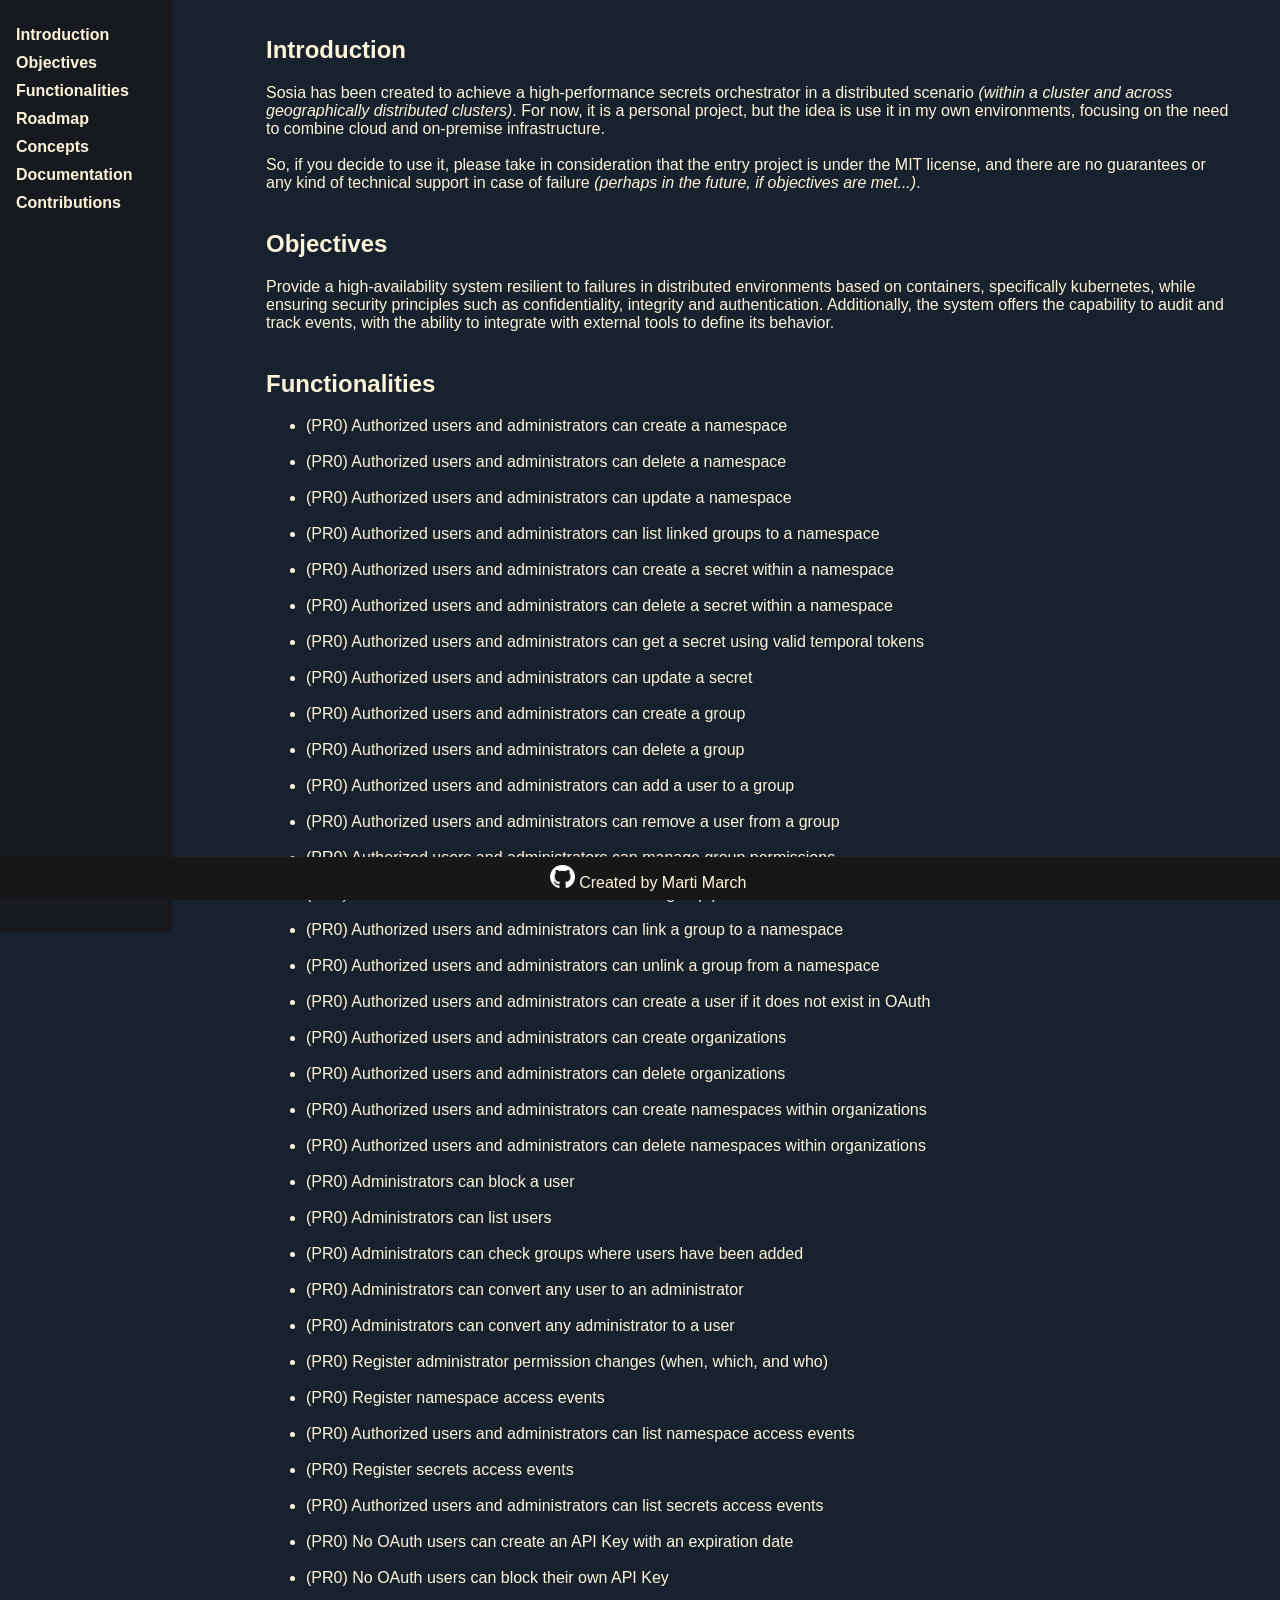
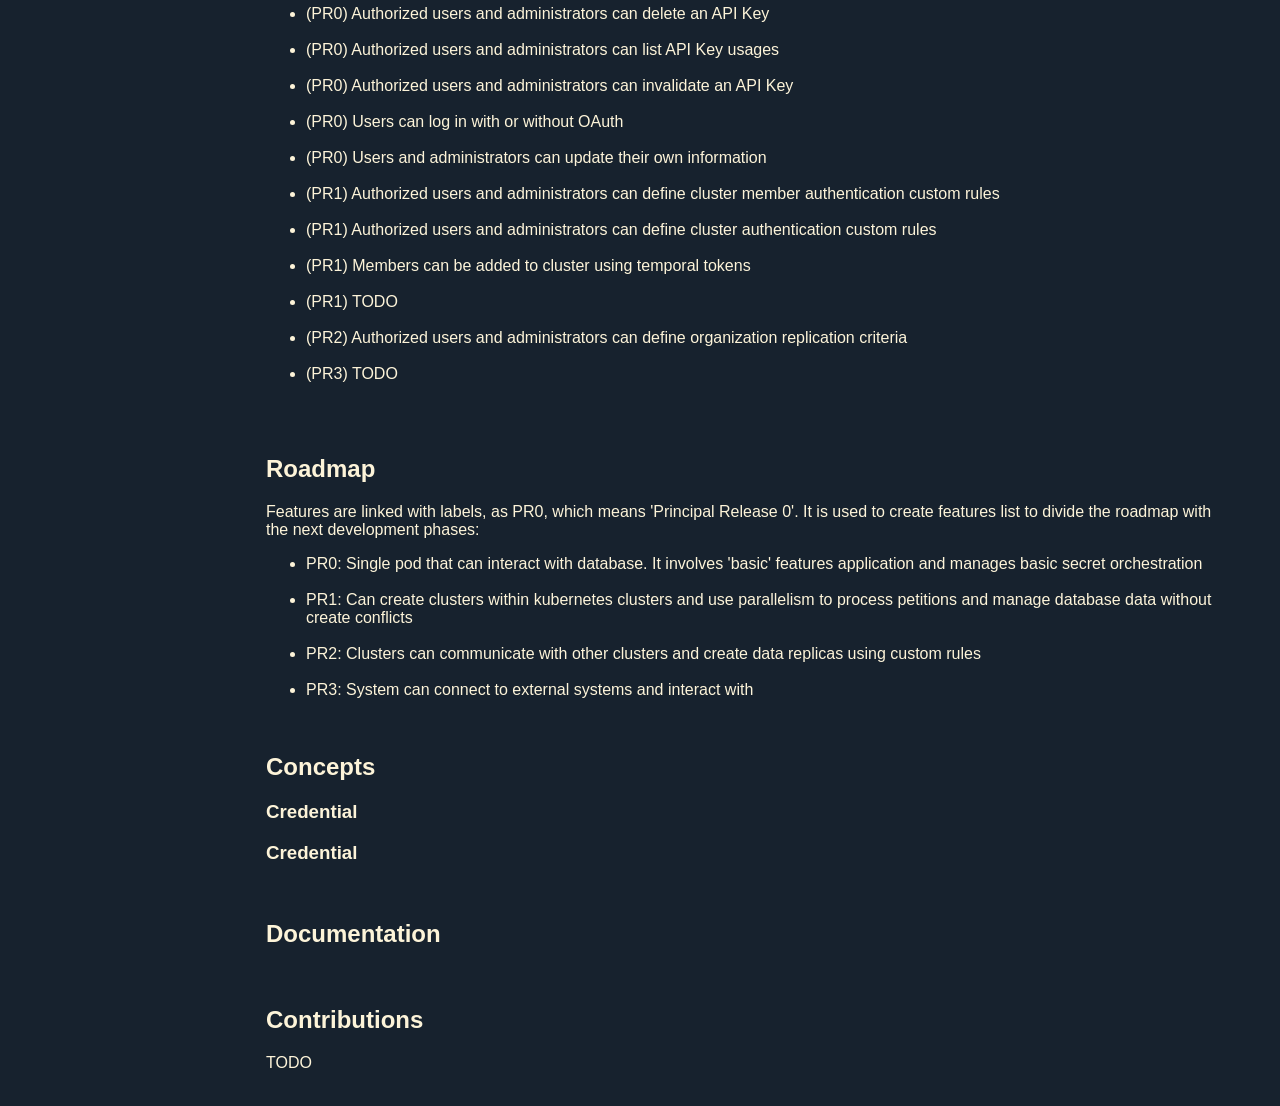
==== index.html @ 5d42d83d "feat: index a la raiz" ====
<!DOCTYPE html>
<html lang="es">
    <head>
        <meta charset="UTF-8">
        <title>Sosia</title>
        <link rel="stylesheet" href="htmldocs/styles.css">
        <link rel="shortcut icon" href="htmldocs/images/sosia-logo.ico" type="image/x-icon">
    </head>
    <body>
        <div class="container">
            <aside class="sidebar">
                <nav>
                    <ul>
                        <li><a href="#introduction">Introduction</a></li>
                        <li><a href="#objectives">Objectives</a></li>
                        <li><a href="#functionalities">Functionalities</a></li>
                        <li><a href="#roadmap">Roadmap</a></li>
                        <li><a href="#concepts">Concepts</a></li>
                        <li><a href="#documentation">Documentation</a></li>
                        <li><a href="#contributions">Contributions</a></li>
                    </ul>
                </nav>
            </aside>
        </div>

        <main>
            <section id="introduction">
                <h1>Introduction</h1>
                <p>
                   Sosia has been created to achieve a high-performance secrets orchestrator in a distributed scenario <i>(within a cluster and across geographically distributed clusters)</i>.
                   For now, it is a personal project, but the idea is use it in my own environments, focusing on the need to combine cloud and on-premise infrastructure.
                </p><br>
                <p>So, if you decide to use it, please take in consideration that the entry project is under the MIT license, and there are no guarantees or any kind of technical support in case of failure <i>(perhaps in the future, if objectives are met...)</i>.</p>
            </section><br>
            <section id="objectives">
                <h1>Objectives</h1>
                <p>
                    Provide a high-availability system resilient to failures in distributed environments based on containers, specifically kubernetes, while ensuring security principles such as confidentiality, integrity and authentication.
                    Additionally, the system offers the capability to audit and track events, with the ability to integrate with external tools to define its behavior.
                </p>
            </section><br>
            <section id="functionalities">
                <h1>Functionalities</h1>
                <ul>
                    <li>(PR0) Authorized users and administrators can create a namespace</li><br>
                    <li>(PR0) Authorized users and administrators can delete a namespace</li><br>
                    <li>(PR0) Authorized users and administrators can update a namespace</li><br>
                    <li>(PR0) Authorized users and administrators can list linked groups to a namespace</li><br>
                    <li>(PR0) Authorized users and administrators can create a secret within a namespace</li><br>
                    <li>(PR0) Authorized users and administrators can delete a secret within a namespace</li><br>
                    <li>(PR0) Authorized users and administrators can get a secret using valid temporal tokens</li><br>
                    <li>(PR0) Authorized users and administrators can update a secret</li><br>
                    <li>(PR0) Authorized users and administrators can create a group</li><br>
                    <li>(PR0) Authorized users and administrators can delete a group</li><br>
                    <li>(PR0) Authorized users and administrators can add a user to a group</li><br>
                    <li>(PR0) Authorized users and administrators can remove a user from a group</li><br>
                    <li>(PR0) Authorized users and administrators can manage group permissions</li><br>
                    <li>(PR0) Authorized users and administrators can list group permissions and users</li><br>
                    <li>(PR0) Authorized users and administrators can link a group to a namespace</li><br>
                    <li>(PR0) Authorized users and administrators can unlink a group from a namespace</li><br>
                    <li>(PR0) Authorized users and administrators can create a user if it does not exist in OAuth</li><br>
                    <li>(PR0) Authorized users and administrators can create organizations</li><br>
                    <li>(PR0) Authorized users and administrators can delete organizations</li><br>
                    <li>(PR0) Authorized users and administrators can create namespaces within organizations</li><br>
                    <li>(PR0) Authorized users and administrators can delete namespaces within organizations</li><br>
                    <li>(PR0) Administrators can block a user</li><br>
                    <li>(PR0) Administrators can list users</li><br>
                    <li>(PR0) Administrators can check groups where users have been added</li><br>
                    <li>(PR0) Administrators can convert any user to an administrator</li><br>
                    <li>(PR0) Administrators can convert any administrator to a user</li><br>
                    <li>(PR0) Register administrator permission changes (when, which, and who)</li><br>
                    <li>(PR0) Register namespace access events</li><br>
                    <li>(PR0) Authorized users and administrators can list namespace access events</li><br>
                    <li>(PR0) Register secrets access events</li><br>
                    <li>(PR0) Authorized users and administrators can list secrets access events</li><br>
                    <li>(PR0) No OAuth users can create an API Key with an expiration date</li><br>
                    <li>(PR0) No OAuth users can block their own API Key</li><br>
                    <li>(PR0) Authorized users and administrators can delete an API Key</li><br>
                    <li>(PR0) Authorized users and administrators can list API Key usages</li><br>
                    <li>(PR0) Authorized users and administrators can invalidate an API Key</li><br>
                    <li>(PR0) Users can log in with or without OAuth</li><br>
                    <li>(PR0) Users and administrators can update their own information</li><br>
                    <li>(PR1) Authorized users and administrators can define cluster member authentication custom rules</li><br>
                    <li>(PR1) Authorized users and administrators can define cluster authentication custom rules</li><br>
                    <li>(PR1) Members can be added to cluster using temporal tokens</li><br>
                    <li>(PR1) TODO</li><br>
                    <li>(PR2) Authorized users and administrators can define organization replication criteria</li><br>
                    <li>(PR3) TODO</li><br>
                </ul>
            </section><br>
            <section id="roadmap">
                <h1>Roadmap</h1>
                <p>Features are linked with labels, as PR0, which means 'Principal Release 0'. It is used to create features list to divide the roadmap with the next development phases:</p>
                <ul>
                    <li>PR0: Single pod that can interact with database. It involves 'basic' features application and manages basic secret orchestration</li><br>
                    <li>PR1: Can create clusters within kubernetes clusters and use parallelism to process petitions and manage database data without create conflicts</li><br>
                    <li>PR2: Clusters can communicate with other clusters and create data replicas using custom rules</li><br>
                    <li>PR3: System can connect to external systems and interact with </li>
                </ul>
            </section><br>
            <section id="concepts">
                <h1>Concepts</h1>
                <h3>Credential</h3>
                <h3>Credential</h3>
            </section><br>
            <section id="documentation">
                <h1>Documentation</h1>
            </section><br>
            <section id="contributions">
                <h1>Contributions</h1>
                <p>TODO</p>
            </section><br>
        </main>

        <footer>
            <p><a href="https://github.com/MartiMarch/sosia" target="_blank"><img src="htmldocs/images/github-icon.png" width="25" height="23"></a> Created by Marti March</p>
        </footer>

    </body>
</html>
---- htmldocs/styles.css ----
body {
    font-family: 'Helvetica', sans-serif;
    background-color: rgba(0, 13, 26, 0.91);
    margin: 0;
    padding: 0;
    color: #fdf4d9;
}

footer {
    background-color: #171717;
    color: #fdf4d9;
    text-align: center;
    padding: 0.5rem;
    position: fixed;
    bottom: 0;
    width: 100%;
}

p {
    width: 100%;
    margin: 0;
}

.logo {
    width: 30px;
    height: 30px;
}

main {
    margin-left: 250px;
    padding: 1rem;
    width: calc(95% - 250px);
}

.container {
    display: flex;
    width: 100%;
}

.sidebar {
    position: fixed;
    top: 0;
    left: 0;
    width: 140px;
    height: 100vh;
    background-color: rgba(23, 23, 23, 0.63);
    color: #fdf4d9;
    padding: 1rem;
    overflow-y: auto;
}

.sidebar nav ul {
    list-style: none;
    padding: 0;
    margin: 0;
}

.sidebar nav ul li {
    margin: 10px 0;
}

.sidebar nav ul li a {
    text-decoration: none;
    color: #fdf4d9;
    font-weight: bold;
}

.sidebar nav ul li a:hover {
    color: white;
}
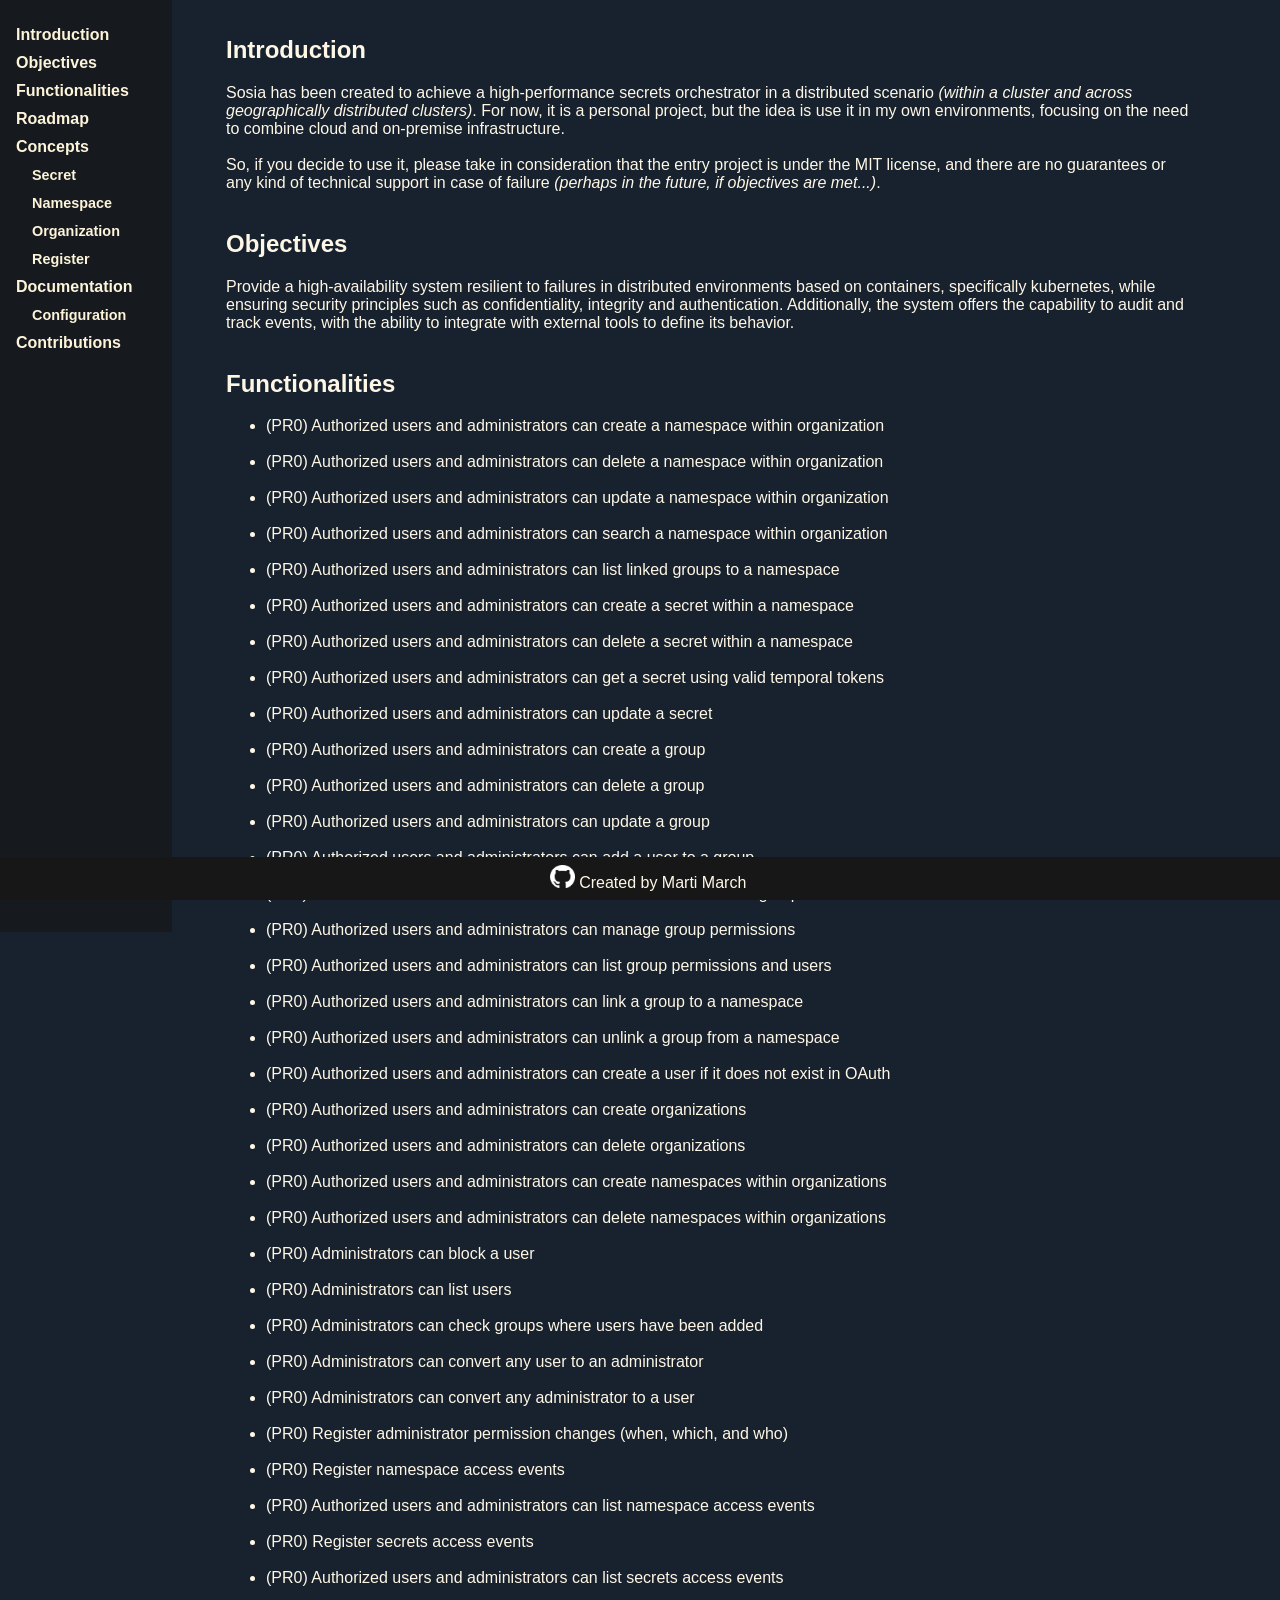
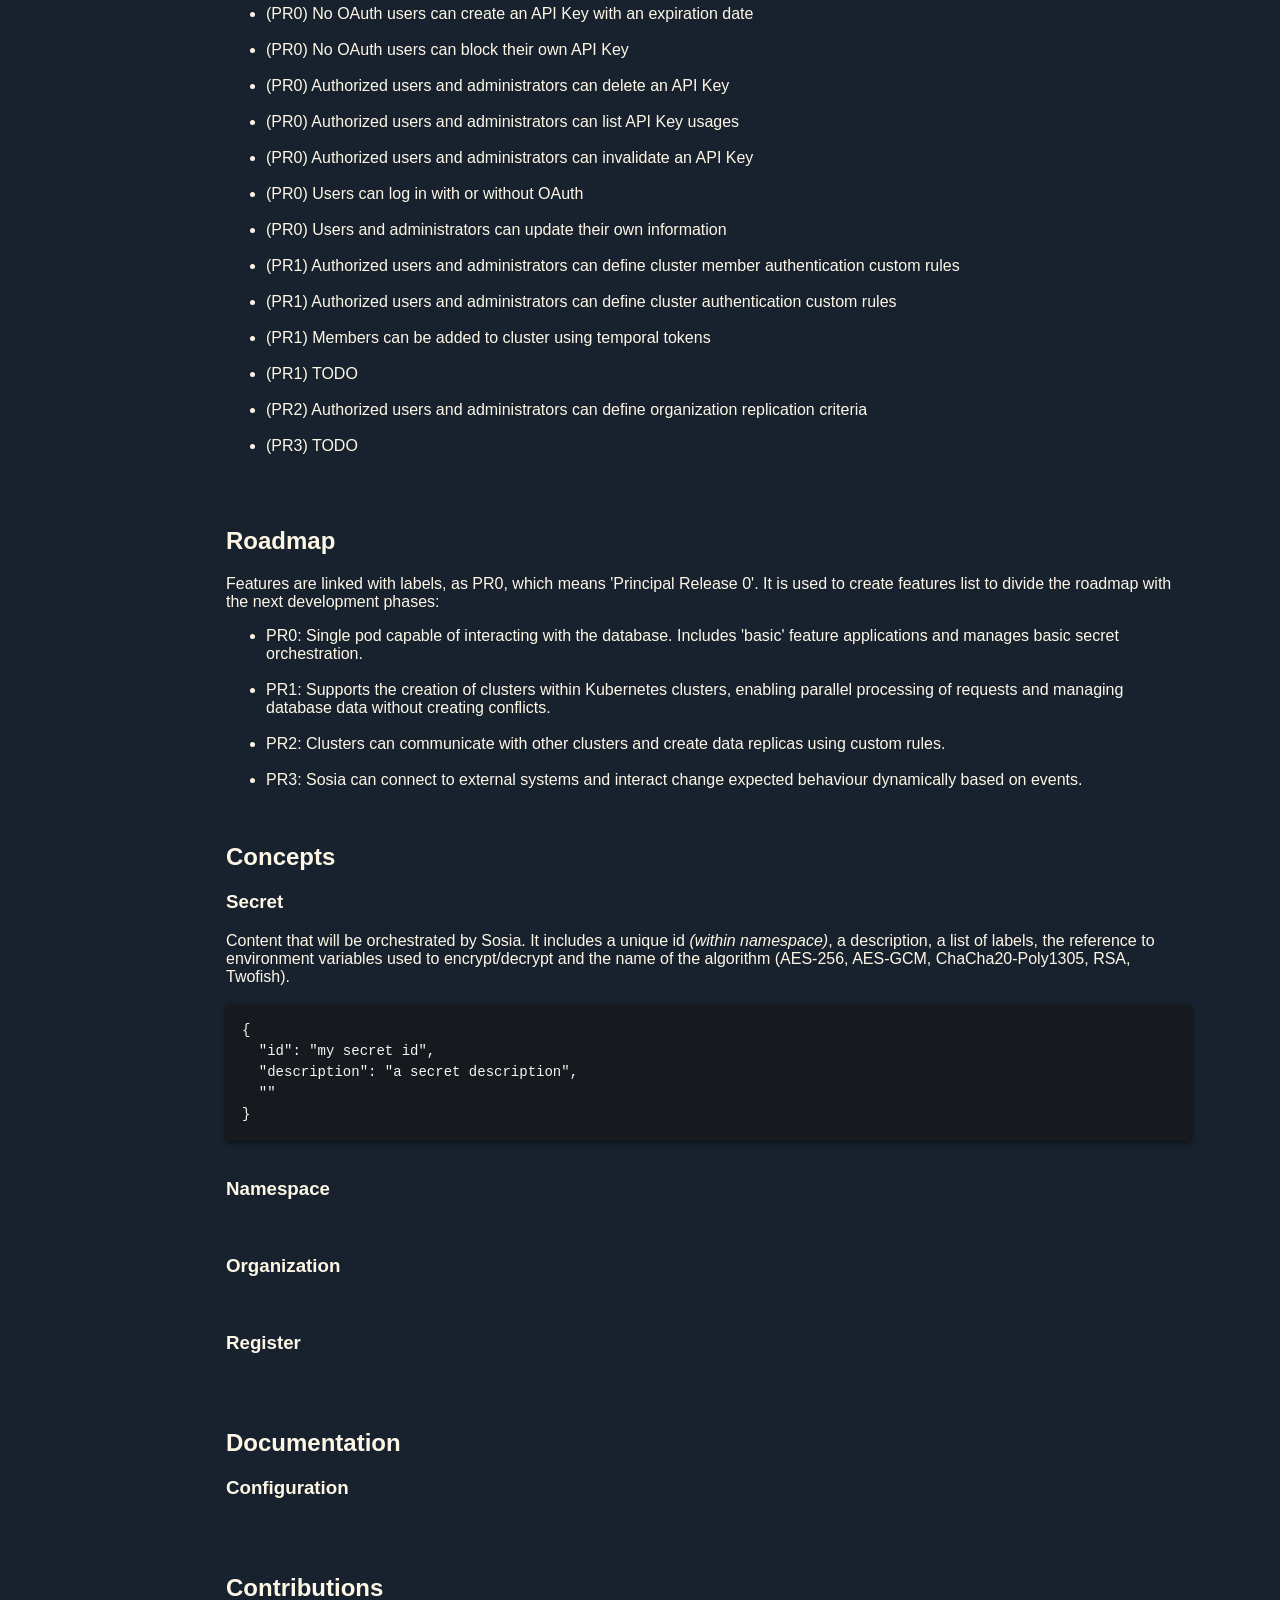
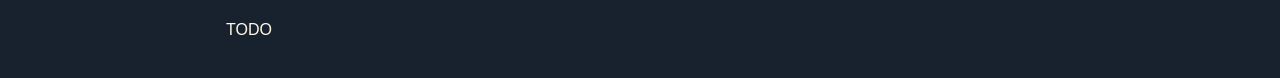
==== commit bc6bea40: "feat: ." ====
--- a/index.html
+++ b/index.html
@@ -16,7 +16,12 @@
                         <li><a href="#functionalities">Functionalities</a></li>
                         <li><a href="#roadmap">Roadmap</a></li>
                         <li><a href="#concepts">Concepts</a></li>
+                        <li class="sidebar-subitem"><a href="#concepts-secret" class="sidebar-subtext">Secret</a></li>
+                        <li class="sidebar-subitem"><a href="#concepts-namespace" class="sidebar-namespace">Namespace</a></li>
+                        <li class="sidebar-subitem"><a href="#concepts-organization" class="sidebar-organization">Organization</a></li>
+                        <li class="sidebar-subitem"><a href="#concepts-register" class="sidebar-organization">Register</a></li>
                         <li><a href="#documentation">Documentation</a></li>
+                        <li class="sidebar-subitem"><a href="#documentation-configuration">Configuration</a></li>
                         <li><a href="#contributions">Contributions</a></li>
                     </ul>
                 </nav>
@@ -32,6 +37,7 @@
                 </p><br>
                 <p>So, if you decide to use it, please take in consideration that the entry project is under the MIT license, and there are no guarantees or any kind of technical support in case of failure <i>(perhaps in the future, if objectives are met...)</i>.</p>
             </section><br>
+
             <section id="objectives">
                 <h1>Objectives</h1>
                 <p>
@@ -39,12 +45,14 @@
                     Additionally, the system offers the capability to audit and track events, with the ability to integrate with external tools to define its behavior.
                 </p>
             </section><br>
+
             <section id="functionalities">
                 <h1>Functionalities</h1>
                 <ul>
-                    <li>(PR0) Authorized users and administrators can create a namespace</li><br>
-                    <li>(PR0) Authorized users and administrators can delete a namespace</li><br>
-                    <li>(PR0) Authorized users and administrators can update a namespace</li><br>
+                    <li>(PR0) Authorized users and administrators can create a namespace within organization</li><br>
+                    <li>(PR0) Authorized users and administrators can delete a namespace within organization</li><br>
+                    <li>(PR0) Authorized users and administrators can update a namespace within organization</li><br>
+                    <li>(PR0) Authorized users and administrators can search a namespace within organization</li><br>
                     <li>(PR0) Authorized users and administrators can list linked groups to a namespace</li><br>
                     <li>(PR0) Authorized users and administrators can create a secret within a namespace</li><br>
                     <li>(PR0) Authorized users and administrators can delete a secret within a namespace</li><br>
@@ -52,6 +60,7 @@
                     <li>(PR0) Authorized users and administrators can update a secret</li><br>
                     <li>(PR0) Authorized users and administrators can create a group</li><br>
                     <li>(PR0) Authorized users and administrators can delete a group</li><br>
+                    <li>(PR0) Authorized users and administrators can update a group</li><br>
                     <li>(PR0) Authorized users and administrators can add a user to a group</li><br>
                     <li>(PR0) Authorized users and administrators can remove a user from a group</li><br>
                     <li>(PR0) Authorized users and administrators can manage group permissions</li><br>
@@ -92,22 +101,53 @@
                 <h1>Roadmap</h1>
                 <p>Features are linked with labels, as PR0, which means 'Principal Release 0'. It is used to create features list to divide the roadmap with the next development phases:</p>
                 <ul>
-                    <li>PR0: Single pod that can interact with database. It involves 'basic' features application and manages basic secret orchestration</li><br>
-                    <li>PR1: Can create clusters within kubernetes clusters and use parallelism to process petitions and manage database data without create conflicts</li><br>
-                    <li>PR2: Clusters can communicate with other clusters and create data replicas using custom rules</li><br>
-                    <li>PR3: System can connect to external systems and interact with </li>
+                    <li>PR0: Single pod capable of interacting with the database. Includes 'basic' feature applications and manages basic secret orchestration.</li><br>
+                    <li>PR1: Supports the creation of clusters within Kubernetes clusters, enabling parallel processing of requests and managing database data without creating conflicts.</li><br>
+                    <li>PR2: Clusters can communicate with other clusters and create data replicas using custom rules.</li><br>
+                    <li>PR3: Sosia can connect to external systems and interact change expected behaviour dynamically based on events.</li>
                 </ul>
             </section><br>
+
             <section id="concepts">
                 <h1>Concepts</h1>
-                <h3>Credential</h3>
-                <h3>Credential</h3>
+
+                <section id="concepts-secret">
+                    <h3>Secret</h3>
+                    <p>Content that will be orchestrated by Sosia. It includes a unique id <i>(within namespace)</i>, a description, a list of labels, the reference to environment variables used to encrypt/decrypt and the name of the algorithm
+                       (AES-256, AES-GCM, ChaCha20-Poly1305, RSA, Twofish).</p><br>
+                    <div class="code-container">
+<pre><code>{
+  "id": "my secret id",
+  "description": "a secret description",
+  ""
+}</code></pre></div>
+                </section><br>
+
+                <section id="concepts-namespace">
+                    <h3>Namespace</h3>
+                    <p></p>
+                </section><br>
+
+                <section id="concepts-organization">
+                    <h3>Organization</h3>
+                </section><br>
+
+                <section id="concepts-register">
+                    <h3>Register</h3>
+                </section><br>
             </section><br>
+
             <section id="documentation">
                 <h1>Documentation</h1>
+
+                <section id="documentation-configuration">
+                    <h3>Configuration</h3>
+                </section><br>
             </section><br>
+
             <section id="contributions">
                 <h1>Contributions</h1>
+
                 <p>TODO</p>
             </section><br>
         </main>
--- a/htmldocs/styles.css
+++ b/htmldocs/styles.css
@@ -3,12 +3,12 @@
     background-color: rgba(0, 13, 26, 0.91);
     margin: 0;
     padding: 0;
-    color: #fdf4d9;
+    color: #fff7e6;
 }
 
 footer {
     background-color: #171717;
-    color: #fdf4d9;
+    color: #fff7e6;
     text-align: center;
     padding: 0.5rem;
     position: fixed;
@@ -21,13 +21,8 @@
     margin: 0;
 }
 
-.logo {
-    width: 30px;
-    height: 30px;
-}
-
 main {
-    margin-left: 250px;
+    margin-left: 210px;
     padding: 1rem;
     width: calc(95% - 250px);
 }
@@ -49,6 +44,16 @@
     overflow-y: auto;
 }
 
+.sidebar nav ul li.sidebar-subitem a {
+    font-size: 0.90rem;
+    margin-left: 1rem;
+    color: #fdf4d9;
+}
+
+.sidebar nav ul li.sidebar-subitem a:hover {
+    color: white;
+}
+
 .sidebar nav ul {
     list-style: none;
     padding: 0;
@@ -68,3 +73,24 @@
 .sidebar nav ul li a:hover {
     color: white;
 }
+
+pre {
+    margin: 0;
+    font-size: 14px;
+    line-height: 1.5;
+    overflow: auto;
+    white-space: pre-wrap;
+}
+
+.code-container {
+    background-color: rgba(23, 23, 23, 0.63);
+    color: #f5f5f5;
+    padding: 1rem;
+    border-radius: 5px;
+    overflow-x: auto;
+    box-shadow: 0 2px 5px rgba(0, 0, 0, 0.5);
+}
+
+code {
+    font-family: 'Courier New', Courier, monospace;
+}
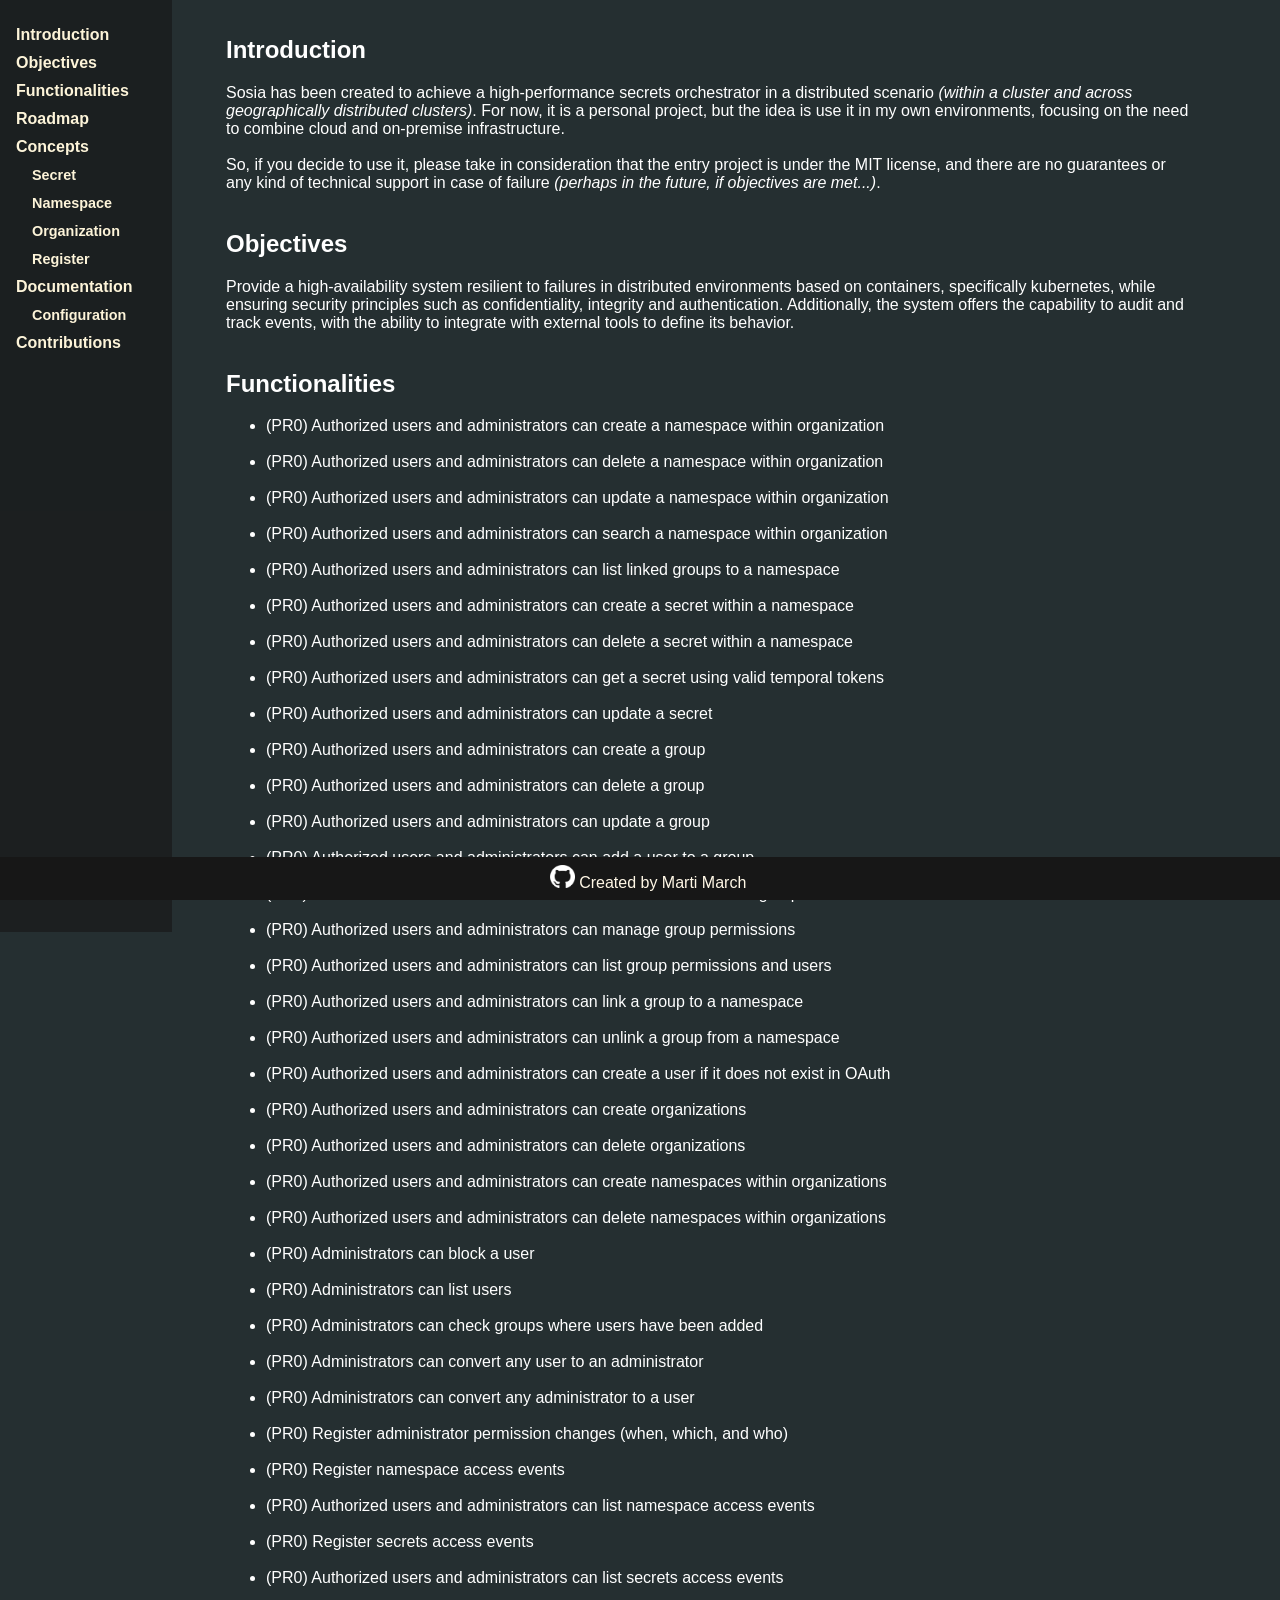
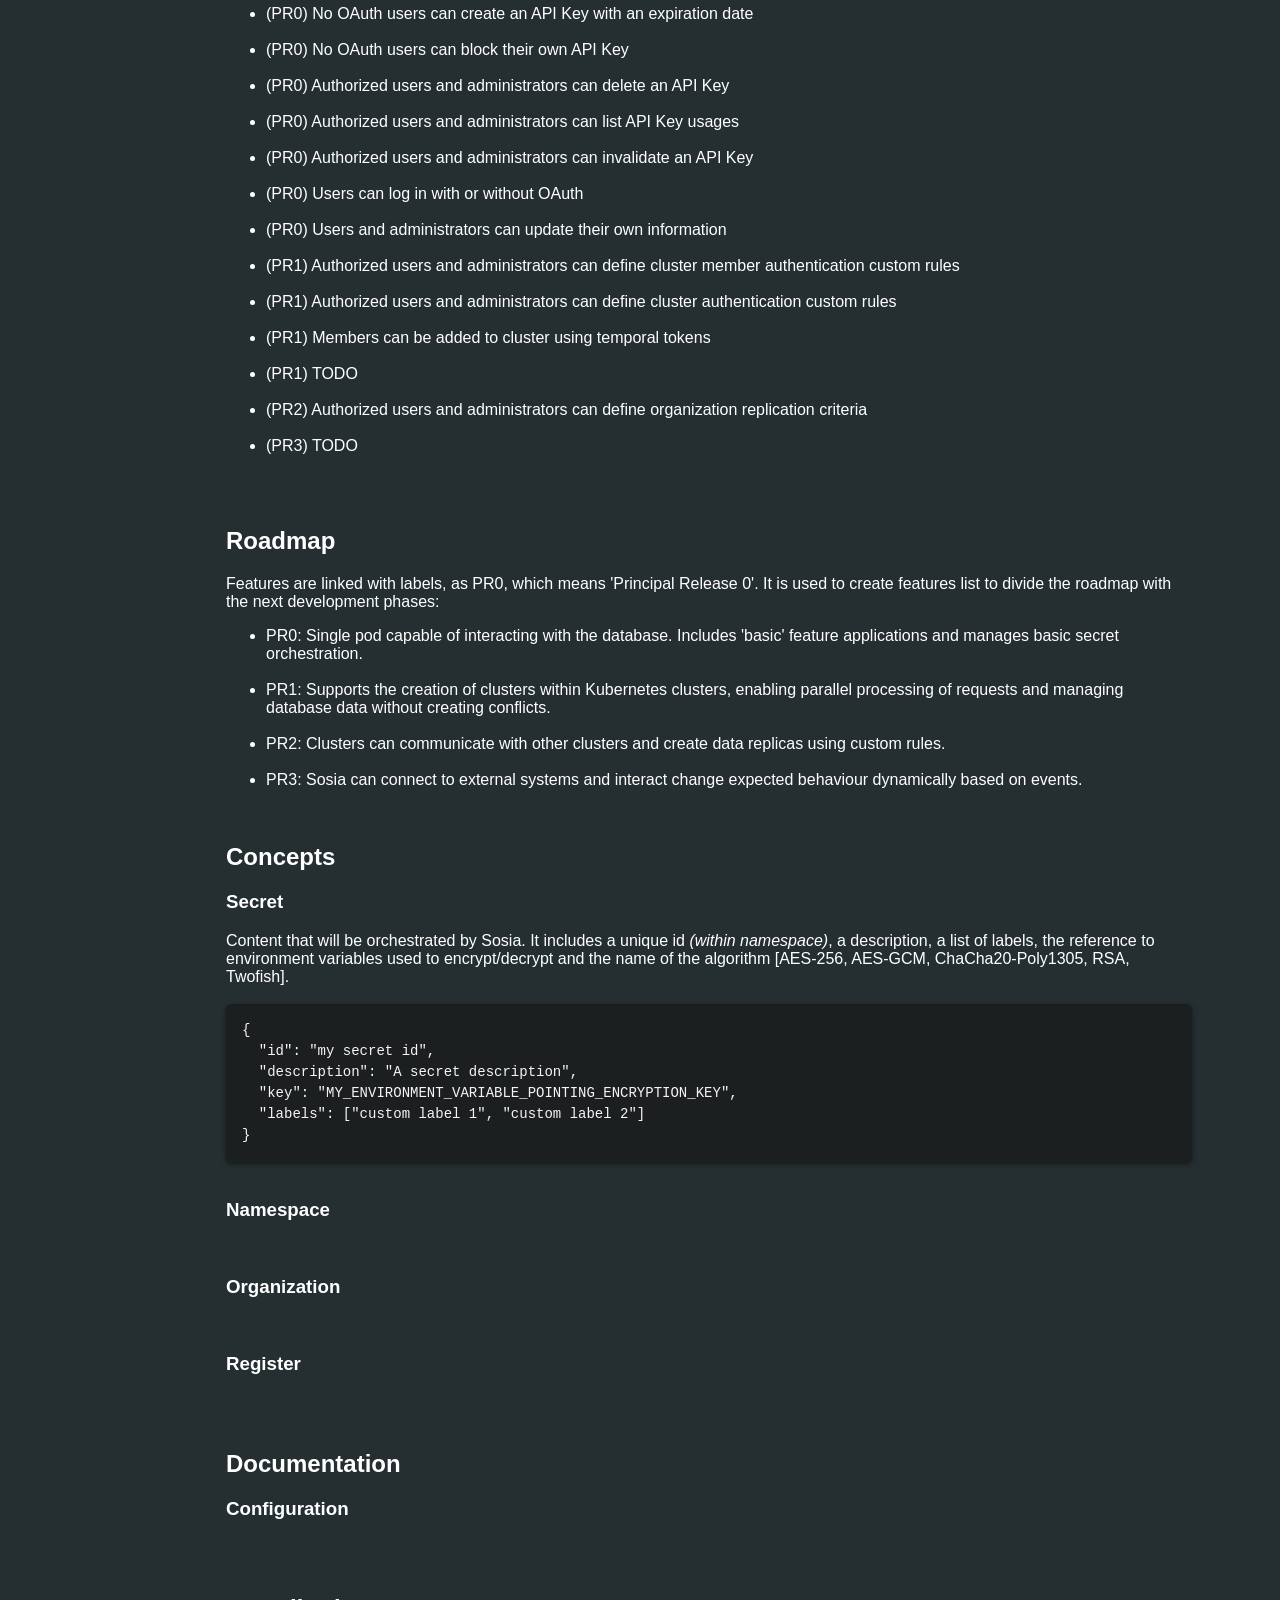
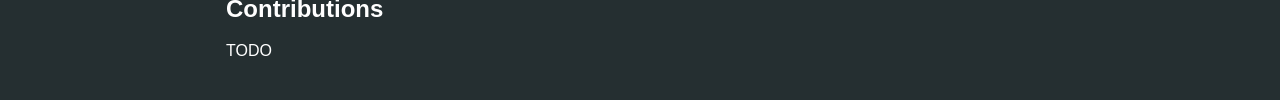
==== commit 3773266b: "feat: ." ====
--- a/index.html
+++ b/index.html
@@ -114,12 +114,13 @@
                 <section id="concepts-secret">
                     <h3>Secret</h3>
                     <p>Content that will be orchestrated by Sosia. It includes a unique id <i>(within namespace)</i>, a description, a list of labels, the reference to environment variables used to encrypt/decrypt and the name of the algorithm
-                       (AES-256, AES-GCM, ChaCha20-Poly1305, RSA, Twofish).</p><br>
+                       [AES-256, AES-GCM, ChaCha20-Poly1305, RSA, Twofish].</p><br>
                     <div class="code-container">
 <pre><code>{
   "id": "my secret id",
-  "description": "a secret description",
-  ""
+  "description": "A secret description",
+  "key": "MY_ENVIRONMENT_VARIABLE_POINTING_ENCRYPTION_KEY",
+  "labels": ["custom label 1", "custom label 2"]
 }</code></pre></div>
                 </section><br>
 
--- a/htmldocs/styles.css
+++ b/htmldocs/styles.css
@@ -1,9 +1,9 @@
 body {
     font-family: 'Helvetica', sans-serif;
-    background-color: rgba(0, 13, 26, 0.91);
+    background-color: rgba(2, 13, 16, 0.86);
     margin: 0;
     padding: 0;
-    color: #fff7e6;
+    color: white;
 }
 
 footer {
@@ -74,14 +74,6 @@
     color: white;
 }
 
-pre {
-    margin: 0;
-    font-size: 14px;
-    line-height: 1.5;
-    overflow: auto;
-    white-space: pre-wrap;
-}
-
 .code-container {
     background-color: rgba(23, 23, 23, 0.63);
     color: #f5f5f5;
@@ -89,8 +81,20 @@
     border-radius: 5px;
     overflow-x: auto;
     box-shadow: 0 2px 5px rgba(0, 0, 0, 0.5);
+    max-width: 100%;
+    box-sizing: border-box;
+}
+
+pre {
+    margin: 0;
+    font-size: 14px;
+    line-height: 1.5;
+    overflow: auto;
+    white-space: pre;
 }
 
 code {
     font-family: 'Courier New', Courier, monospace;
 }
+
+
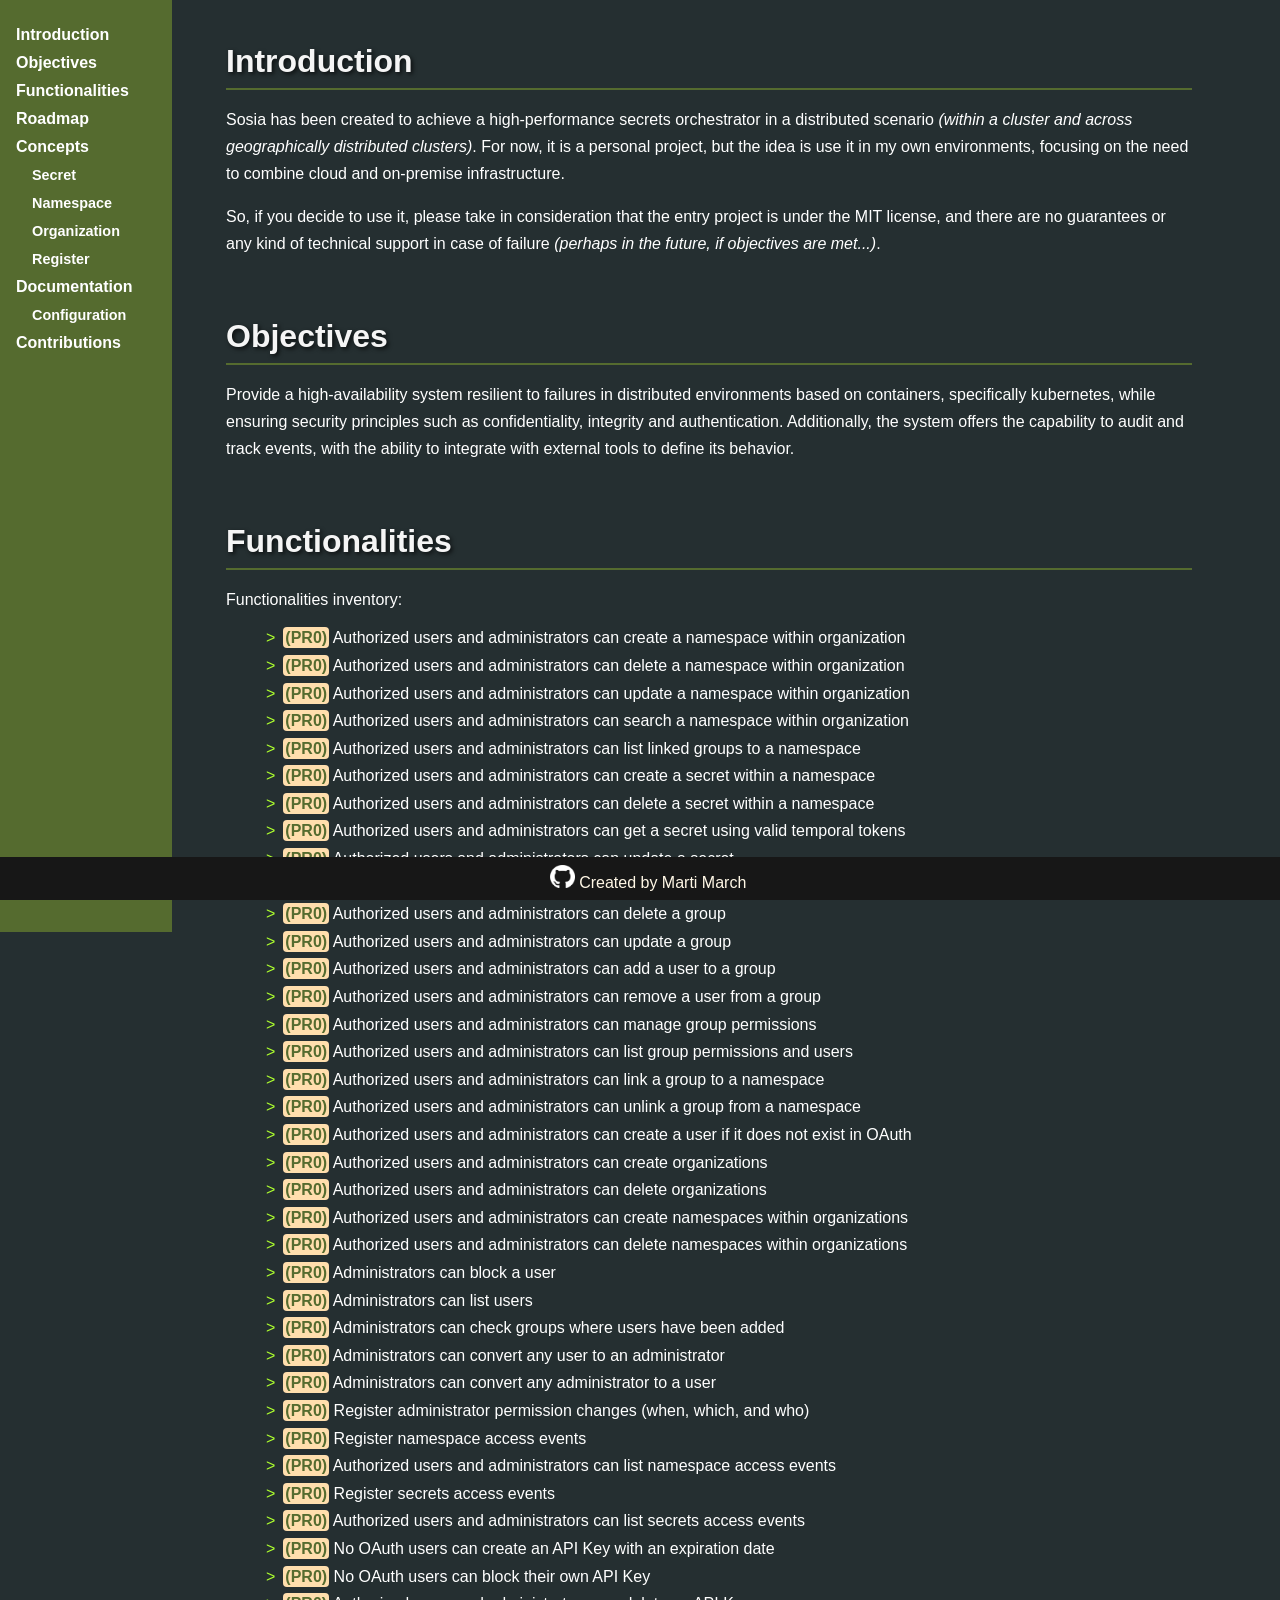
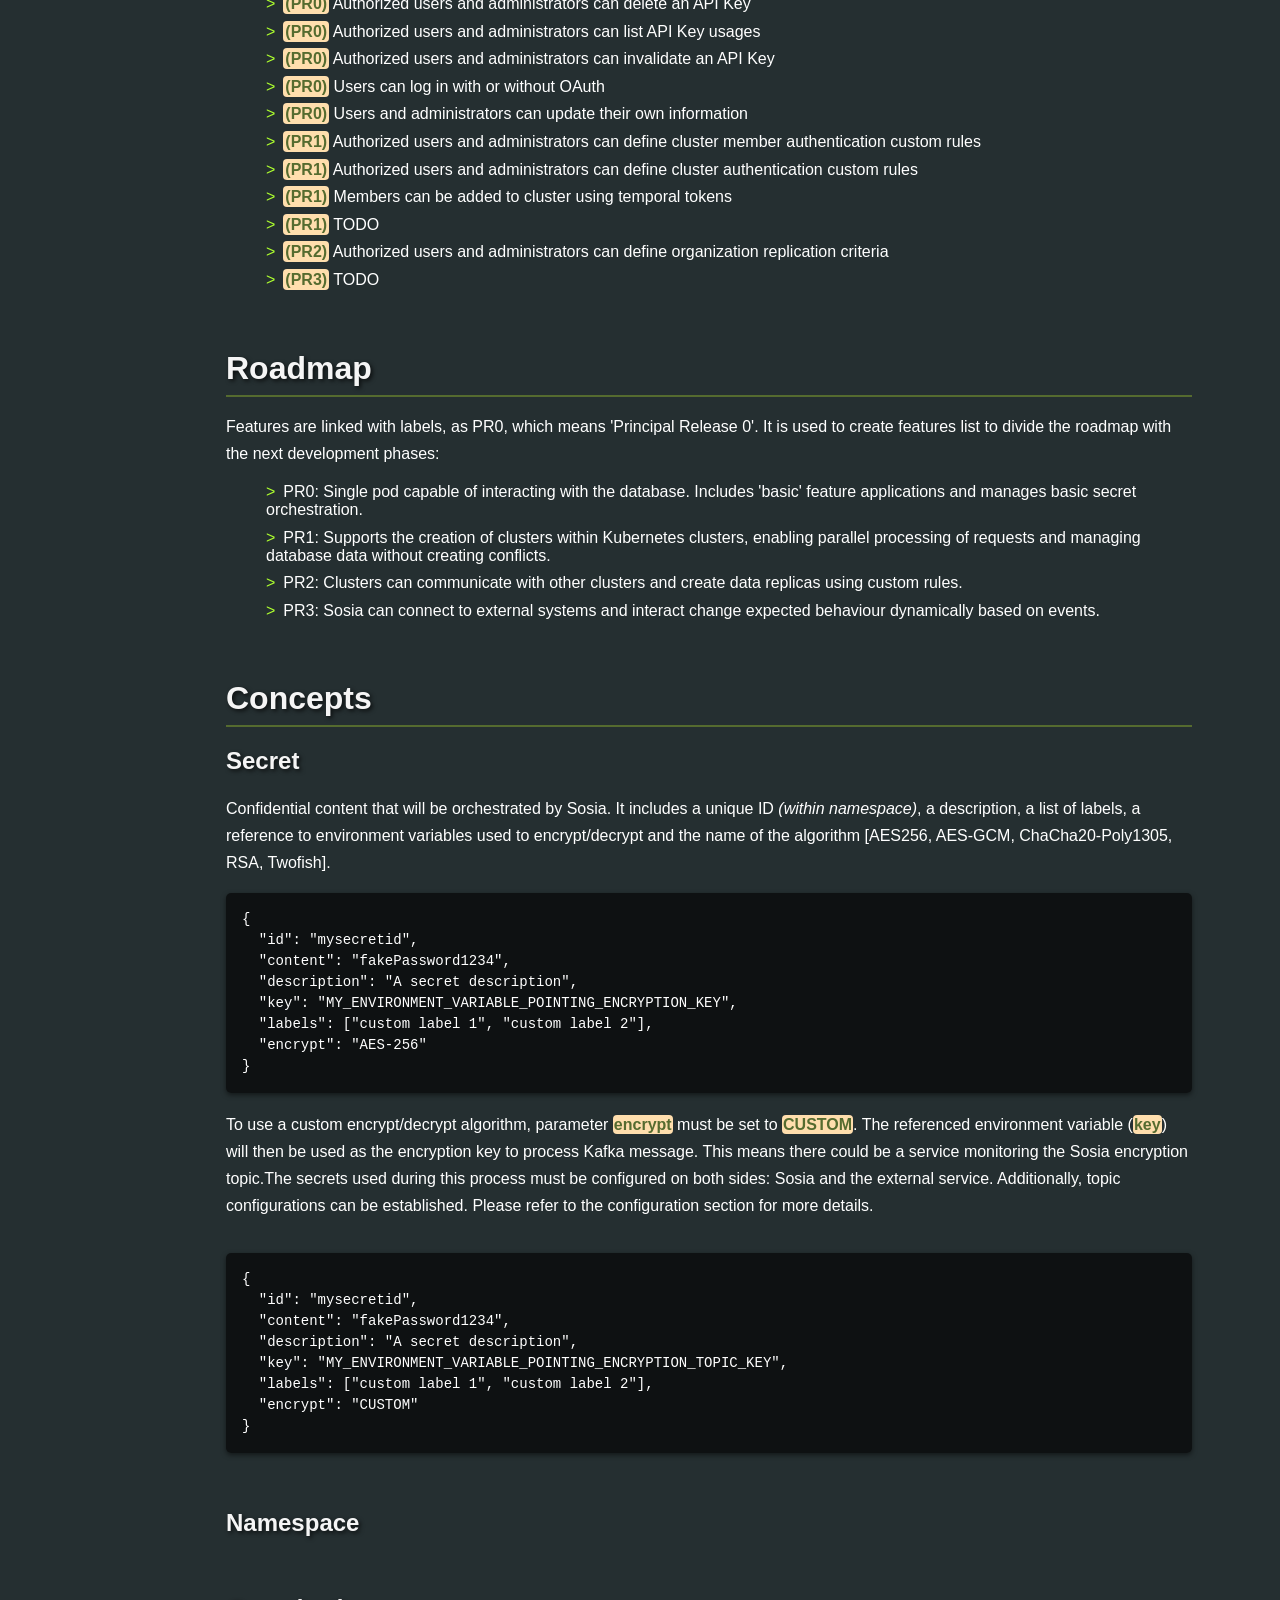
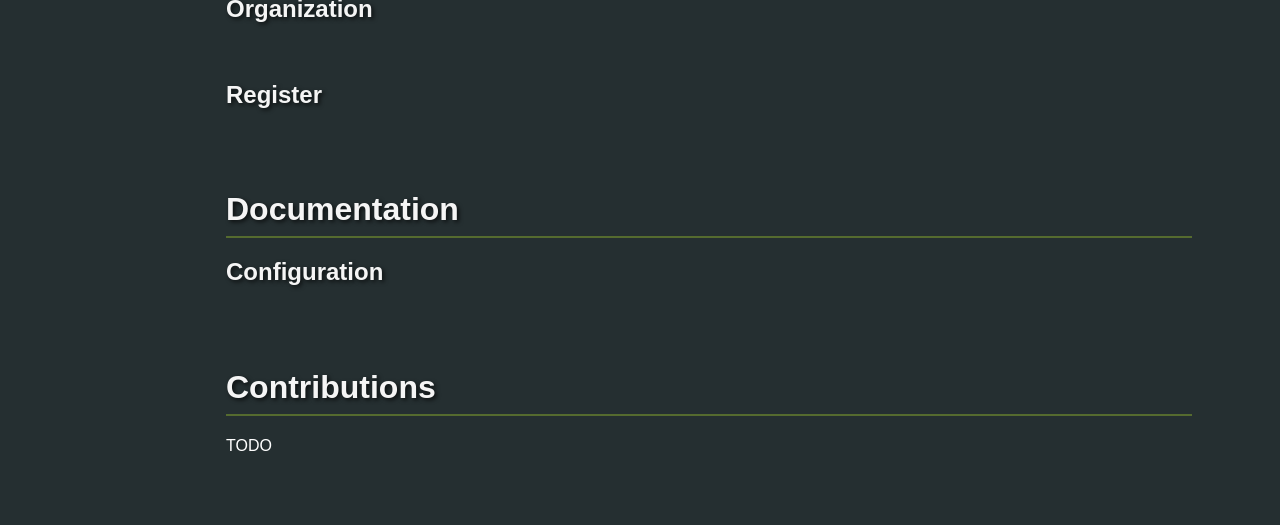
==== commit b0420d2e: "feat: ." ====
--- a/index.html
+++ b/index.html
@@ -11,18 +11,18 @@
             <aside class="sidebar">
                 <nav>
                     <ul>
-                        <li><a href="#introduction">Introduction</a></li>
-                        <li><a href="#objectives">Objectives</a></li>
-                        <li><a href="#functionalities">Functionalities</a></li>
-                        <li><a href="#roadmap">Roadmap</a></li>
-                        <li><a href="#concepts">Concepts</a></li>
+                        <li class="nostyle"><a href="#introduction">Introduction</a></li>
+                        <li class="nostyle"><a href="#objectives">Objectives</a></li>
+                        <li class="nostyle"><a href="#functionalities">Functionalities</a></li>
+                        <li class="nostyle"><a href="#roadmap">Roadmap</a></li>
+                        <li class="nostyle"><a href="#concepts">Concepts</a></li>
                         <li class="sidebar-subitem"><a href="#concepts-secret" class="sidebar-subtext">Secret</a></li>
                         <li class="sidebar-subitem"><a href="#concepts-namespace" class="sidebar-namespace">Namespace</a></li>
                         <li class="sidebar-subitem"><a href="#concepts-organization" class="sidebar-organization">Organization</a></li>
                         <li class="sidebar-subitem"><a href="#concepts-register" class="sidebar-organization">Register</a></li>
-                        <li><a href="#documentation">Documentation</a></li>
+                        <li class="nostyle"><a href="#documentation">Documentation</a></li>
                         <li class="sidebar-subitem"><a href="#documentation-configuration">Configuration</a></li>
-                        <li><a href="#contributions">Contributions</a></li>
+                        <li class="nostyle"><a href="#contributions">Contributions</a></li>
                     </ul>
                 </nav>
             </aside>
@@ -34,7 +34,7 @@
                 <p>
                    Sosia has been created to achieve a high-performance secrets orchestrator in a distributed scenario <i>(within a cluster and across geographically distributed clusters)</i>.
                    For now, it is a personal project, but the idea is use it in my own environments, focusing on the need to combine cloud and on-premise infrastructure.
-                </p><br>
+                </p>
                 <p>So, if you decide to use it, please take in consideration that the entry project is under the MIT license, and there are no guarantees or any kind of technical support in case of failure <i>(perhaps in the future, if objectives are met...)</i>.</p>
             </section><br>
 
@@ -48,62 +48,63 @@
 
             <section id="functionalities">
                 <h1>Functionalities</h1>
+                <p>Functionalities inventory:</p>
                 <ul>
-                    <li>(PR0) Authorized users and administrators can create a namespace within organization</li><br>
-                    <li>(PR0) Authorized users and administrators can delete a namespace within organization</li><br>
-                    <li>(PR0) Authorized users and administrators can update a namespace within organization</li><br>
-                    <li>(PR0) Authorized users and administrators can search a namespace within organization</li><br>
-                    <li>(PR0) Authorized users and administrators can list linked groups to a namespace</li><br>
-                    <li>(PR0) Authorized users and administrators can create a secret within a namespace</li><br>
-                    <li>(PR0) Authorized users and administrators can delete a secret within a namespace</li><br>
-                    <li>(PR0) Authorized users and administrators can get a secret using valid temporal tokens</li><br>
-                    <li>(PR0) Authorized users and administrators can update a secret</li><br>
-                    <li>(PR0) Authorized users and administrators can create a group</li><br>
-                    <li>(PR0) Authorized users and administrators can delete a group</li><br>
-                    <li>(PR0) Authorized users and administrators can update a group</li><br>
-                    <li>(PR0) Authorized users and administrators can add a user to a group</li><br>
-                    <li>(PR0) Authorized users and administrators can remove a user from a group</li><br>
-                    <li>(PR0) Authorized users and administrators can manage group permissions</li><br>
-                    <li>(PR0) Authorized users and administrators can list group permissions and users</li><br>
-                    <li>(PR0) Authorized users and administrators can link a group to a namespace</li><br>
-                    <li>(PR0) Authorized users and administrators can unlink a group from a namespace</li><br>
-                    <li>(PR0) Authorized users and administrators can create a user if it does not exist in OAuth</li><br>
-                    <li>(PR0) Authorized users and administrators can create organizations</li><br>
-                    <li>(PR0) Authorized users and administrators can delete organizations</li><br>
-                    <li>(PR0) Authorized users and administrators can create namespaces within organizations</li><br>
-                    <li>(PR0) Authorized users and administrators can delete namespaces within organizations</li><br>
-                    <li>(PR0) Administrators can block a user</li><br>
-                    <li>(PR0) Administrators can list users</li><br>
-                    <li>(PR0) Administrators can check groups where users have been added</li><br>
-                    <li>(PR0) Administrators can convert any user to an administrator</li><br>
-                    <li>(PR0) Administrators can convert any administrator to a user</li><br>
-                    <li>(PR0) Register administrator permission changes (when, which, and who)</li><br>
-                    <li>(PR0) Register namespace access events</li><br>
-                    <li>(PR0) Authorized users and administrators can list namespace access events</li><br>
-                    <li>(PR0) Register secrets access events</li><br>
-                    <li>(PR0) Authorized users and administrators can list secrets access events</li><br>
-                    <li>(PR0) No OAuth users can create an API Key with an expiration date</li><br>
-                    <li>(PR0) No OAuth users can block their own API Key</li><br>
-                    <li>(PR0) Authorized users and administrators can delete an API Key</li><br>
-                    <li>(PR0) Authorized users and administrators can list API Key usages</li><br>
-                    <li>(PR0) Authorized users and administrators can invalidate an API Key</li><br>
-                    <li>(PR0) Users can log in with or without OAuth</li><br>
-                    <li>(PR0) Users and administrators can update their own information</li><br>
-                    <li>(PR1) Authorized users and administrators can define cluster member authentication custom rules</li><br>
-                    <li>(PR1) Authorized users and administrators can define cluster authentication custom rules</li><br>
-                    <li>(PR1) Members can be added to cluster using temporal tokens</li><br>
-                    <li>(PR1) TODO</li><br>
-                    <li>(PR2) Authorized users and administrators can define organization replication criteria</li><br>
-                    <li>(PR3) TODO</li><br>
+                    <li><span class="label">(PR0)</span> Authorized users and administrators can create a namespace within organization</li>
+                    <li><span class="label">(PR0)</span> Authorized users and administrators can delete a namespace within organization</li>
+                    <li><span class="label">(PR0)</span> Authorized users and administrators can update a namespace within organization</li>
+                    <li><span class="label">(PR0)</span> Authorized users and administrators can search a namespace within organization</li>
+                    <li><span class="label">(PR0)</span> Authorized users and administrators can list linked groups to a namespace</li>
+                    <li><span class="label">(PR0)</span> Authorized users and administrators can create a secret within a namespace</li>
+                    <li><span class="label">(PR0)</span> Authorized users and administrators can delete a secret within a namespace</li>
+                    <li><span class="label">(PR0)</span> Authorized users and administrators can get a secret using valid temporal tokens</li>
+                    <li><span class="label">(PR0)</span> Authorized users and administrators can update a secret</li>
+                    <li><span class="label">(PR0)</span> Authorized users and administrators can create a group</li>
+                    <li><span class="label">(PR0)</span> Authorized users and administrators can delete a group</li>
+                    <li><span class="label">(PR0)</span> Authorized users and administrators can update a group</li>
+                    <li><span class="label">(PR0)</span> Authorized users and administrators can add a user to a group</li>
+                    <li><span class="label">(PR0)</span> Authorized users and administrators can remove a user from a group</li>
+                    <li><span class="label">(PR0)</span> Authorized users and administrators can manage group permissions</li>
+                    <li><span class="label">(PR0)</span> Authorized users and administrators can list group permissions and users</li>
+                    <li><span class="label">(PR0)</span> Authorized users and administrators can link a group to a namespace</li>
+                    <li><span class="label">(PR0)</span> Authorized users and administrators can unlink a group from a namespace</li>
+                    <li><span class="label">(PR0)</span> Authorized users and administrators can create a user if it does not exist in OAuth</li>
+                    <li><span class="label">(PR0)</span> Authorized users and administrators can create organizations</li>
+                    <li><span class="label">(PR0)</span> Authorized users and administrators can delete organizations</li>
+                    <li><span class="label">(PR0)</span> Authorized users and administrators can create namespaces within organizations</li>
+                    <li><span class="label">(PR0)</span> Authorized users and administrators can delete namespaces within organizations</li>
+                    <li><span class="label">(PR0)</span> Administrators can block a user</li>
+                    <li><span class="label">(PR0)</span> Administrators can list users</li>
+                    <li><span class="label">(PR0)</span> Administrators can check groups where users have been added</li>
+                    <li><span class="label">(PR0)</span> Administrators can convert any user to an administrator</li>
+                    <li><span class="label">(PR0)</span> Administrators can convert any administrator to a user</li>
+                    <li><span class="label">(PR0)</span> Register administrator permission changes (when, which, and who)</li>
+                    <li><span class="label">(PR0)</span> Register namespace access events</li>
+                    <li><span class="label">(PR0)</span> Authorized users and administrators can list namespace access events</li>
+                    <li><span class="label">(PR0)</span> Register secrets access events</li>
+                    <li><span class="label">(PR0)</span> Authorized users and administrators can list secrets access events</li>
+                    <li><span class="label">(PR0)</span> No OAuth users can create an API Key with an expiration date</li>
+                    <li><span class="label">(PR0)</span> No OAuth users can block their own API Key</li>
+                    <li><span class="label">(PR0)</span> Authorized users and administrators can delete an API Key</li>
+                    <li><span class="label">(PR0)</span> Authorized users and administrators can list API Key usages</li>
+                    <li><span class="label">(PR0)</span> Authorized users and administrators can invalidate an API Key</li>
+                    <li><span class="label">(PR0)</span> Users can log in with or without OAuth</li>
+                    <li><span class="label">(PR0)</span> Users and administrators can update their own information</li>
+                    <li><span class="label">(PR1)</span> Authorized users and administrators can define cluster member authentication custom rules</li>
+                    <li><span class="label">(PR1)</span> Authorized users and administrators can define cluster authentication custom rules</li>
+                    <li><span class="label">(PR1)</span> Members can be added to cluster using temporal tokens</li>
+                    <li><span class="label">(PR1)</span> TODO</li>
+                    <li><span class="label">(PR2)</span> Authorized users and administrators can define organization replication criteria</li>
+                    <li><span class="label">(PR3)</span> TODO</li>
                 </ul>
             </section><br>
             <section id="roadmap">
                 <h1>Roadmap</h1>
                 <p>Features are linked with labels, as PR0, which means 'Principal Release 0'. It is used to create features list to divide the roadmap with the next development phases:</p>
                 <ul>
-                    <li>PR0: Single pod capable of interacting with the database. Includes 'basic' feature applications and manages basic secret orchestration.</li><br>
-                    <li>PR1: Supports the creation of clusters within Kubernetes clusters, enabling parallel processing of requests and managing database data without creating conflicts.</li><br>
-                    <li>PR2: Clusters can communicate with other clusters and create data replicas using custom rules.</li><br>
+                    <li>PR0: Single pod capable of interacting with the database. Includes 'basic' feature applications and manages basic secret orchestration.</li>
+                    <li>PR1: Supports the creation of clusters within Kubernetes clusters, enabling parallel processing of requests and managing database data without creating conflicts.</li>
+                    <li>PR2: Clusters can communicate with other clusters and create data replicas using custom rules.</li>
                     <li>PR3: Sosia can connect to external systems and interact change expected behaviour dynamically based on events.</li>
                 </ul>
             </section><br>
@@ -112,29 +113,41 @@
                 <h1>Concepts</h1>
 
                 <section id="concepts-secret">
-                    <h3>Secret</h3>
-                    <p>Content that will be orchestrated by Sosia. It includes a unique id <i>(within namespace)</i>, a description, a list of labels, the reference to environment variables used to encrypt/decrypt and the name of the algorithm
-                       [AES-256, AES-GCM, ChaCha20-Poly1305, RSA, Twofish].</p><br>
-                    <div class="code-container">
-<pre><code>{
-  "id": "my secret id",
+                    <h2>Secret</h2>
+                    <p>Confidential content that will be orchestrated by Sosia. It includes a unique ID <i>(within namespace)</i>, a description, a list of labels, a reference to environment variables used to encrypt/decrypt and the name of the algorithm
+                       [AES256, AES-GCM, ChaCha20-Poly1305, RSA, Twofish].</p>
+<div class="code-container"><pre><code>{
+  "id": "mysecretid",
+  "content": "fakePassword1234",
   "description": "A secret description",
   "key": "MY_ENVIRONMENT_VARIABLE_POINTING_ENCRYPTION_KEY",
-  "labels": ["custom label 1", "custom label 2"]
-}</code></pre></div>
+  "labels": ["custom label 1", "custom label 2"],
+  "encrypt": "AES-256"
+}</code></pre></div><br>
+                    <p>To use a custom encrypt/decrypt algorithm, parameter <span class="subcode">encrypt</span> must be set to <span class="subcode">CUSTOM</span>. The referenced environment variable (<span class="subcode">key</span>) will then be used
+                       as the encryption key to process Kafka message. This means there could be a service monitoring the Sosia encryption topic.The secrets used during this process must be configured on both sides: Sosia and the external service. Additionally,
+                       topic configurations can be established. Please refer to the configuration section for more details.
+                    </p><br>
+                    <div class="code-container"><pre><code>{
+  "id": "mysecretid",
+  "content": "fakePassword1234",
+  "description": "A secret description",
+  "key": "MY_ENVIRONMENT_VARIABLE_POINTING_ENCRYPTION_TOPIC_KEY",
+  "labels": ["custom label 1", "custom label 2"],
+  "encrypt": "CUSTOM"
+}</code></pre></div><br>
                 </section><br>
-
                 <section id="concepts-namespace">
-                    <h3>Namespace</h3>
+                    <h2>Namespace</h2>
                     <p></p>
                 </section><br>
 
                 <section id="concepts-organization">
-                    <h3>Organization</h3>
+                    <h2>Organization</h2>
                 </section><br>
 
                 <section id="concepts-register">
-                    <h3>Register</h3>
+                    <h2>Register</h2>
                 </section><br>
             </section><br>
 
@@ -142,7 +155,7 @@
                 <h1>Documentation</h1>
 
                 <section id="documentation-configuration">
-                    <h3>Configuration</h3>
+                    <h2>Configuration</h2>
                 </section><br>
             </section><br>
 
@@ -154,7 +167,7 @@
         </main>
 
         <footer>
-            <p><a href="https://github.com/MartiMarch/sosia" target="_blank"><img src="htmldocs/images/github-icon.png" width="25" height="23"></a> Created by Marti March</p>
+            <a href="https://github.com/MartiMarch/sosia" target="_blank"><img src="htmldocs/images/github-icon.png" width="25" height="23"></a> Created by Marti March
         </footer>
 
     </body>
--- a/htmldocs/styles.css
+++ b/htmldocs/styles.css
@@ -1,5 +1,6 @@
 body {
-    font-family: 'Helvetica', sans-serif;
+    font-family: 'Roboto', sans-serif;
+    font-size: 16px;
     background-color: rgba(2, 13, 16, 0.86);
     margin: 0;
     padding: 0;
@@ -7,6 +8,7 @@
 }
 
 footer {
+    font-family: unset;
     background-color: #171717;
     color: #fff7e6;
     text-align: center;
@@ -17,14 +19,67 @@
 }
 
 p {
-    width: 100%;
-    margin: 0;
+    font-size: 16px;
+    line-height: 1.7;
+    color: white;
+    margin: 0 0 1rem 0;
 }
+
+li {
+    color: white;
+    margin: 0 0 0.6rem 0;
+    list-style-type: none;
+}
+
+li::before {
+    content: '>';
+    color:  greenyellow;
+    display: inline-block;
+    margin-right: 0.5rem;
+}
+
+li.nostyle{
+    margin: 0 0 0.5rem 0;
+}
+li.nostyle::before {
+    all: unset
+}
+.sidebar-subitem::before {
+    all: unset;
+}
+
 
 main {
     margin-left: 210px;
     padding: 1rem;
     width: calc(95% - 250px);
+}
+
+h1 {
+    font-family: 'Roboto', sans-serif;
+    color: #f5f5f5;
+    text-align: left;
+    font-size: 2rem;
+    margin-bottom: 1rem;
+    border-bottom: 2px solid darkolivegreen;
+    padding-bottom: 8px;
+    text-shadow: 2px 2px 4px rgba(0, 0, 0, 0.7);
+}
+
+h1:hover {
+    color: navajowhite;
+}
+
+h2 {
+    font-family: 'Roboto', sans-serif;
+    color: #f5f5f5;
+    text-align: left;
+    font-size: 1.5rem;
+    text-shadow: 2px 2px 4px rgba(0, 0, 0, 0.7)
+}
+
+h2:hover {
+    color: navajowhite;
 }
 
 .container {
@@ -38,7 +93,7 @@
     left: 0;
     width: 140px;
     height: 100vh;
-    background-color: rgba(23, 23, 23, 0.63);
+    background-color: darkolivegreen;
     color: #fdf4d9;
     padding: 1rem;
     overflow-y: auto;
@@ -47,11 +102,11 @@
 .sidebar nav ul li.sidebar-subitem a {
     font-size: 0.90rem;
     margin-left: 1rem;
-    color: #fdf4d9;
+    color: white;
 }
 
 .sidebar nav ul li.sidebar-subitem a:hover {
-    color: white;
+    color: navajowhite;
 }
 
 .sidebar nav ul {
@@ -66,17 +121,17 @@
 
 .sidebar nav ul li a {
     text-decoration: none;
-    color: #fdf4d9;
+    color: white;
     font-weight: bold;
 }
 
 .sidebar nav ul li a:hover {
-    color: white;
+    color: navajowhite;
 }
 
 .code-container {
-    background-color: rgba(23, 23, 23, 0.63);
-    color: #f5f5f5;
+    background-color: rgba(0, 0, 0, 0.63);
+    color: white;
     padding: 1rem;
     border-radius: 5px;
     overflow-x: auto;
@@ -97,4 +152,19 @@
     font-family: 'Courier New', Courier, monospace;
 }
 
+.label {
+    background-color: navajowhite;
+    padding: 2px;
+    border-radius: 4px;
+    color: darkolivegreen;
+    font-weight: bold;
+}
 
+.subcode {
+    background-color: navajowhite;
+    padding: 1px;
+    border-radius: 4px;
+    color: darkolivegreen;
+    font-weight: bold;
+}
+
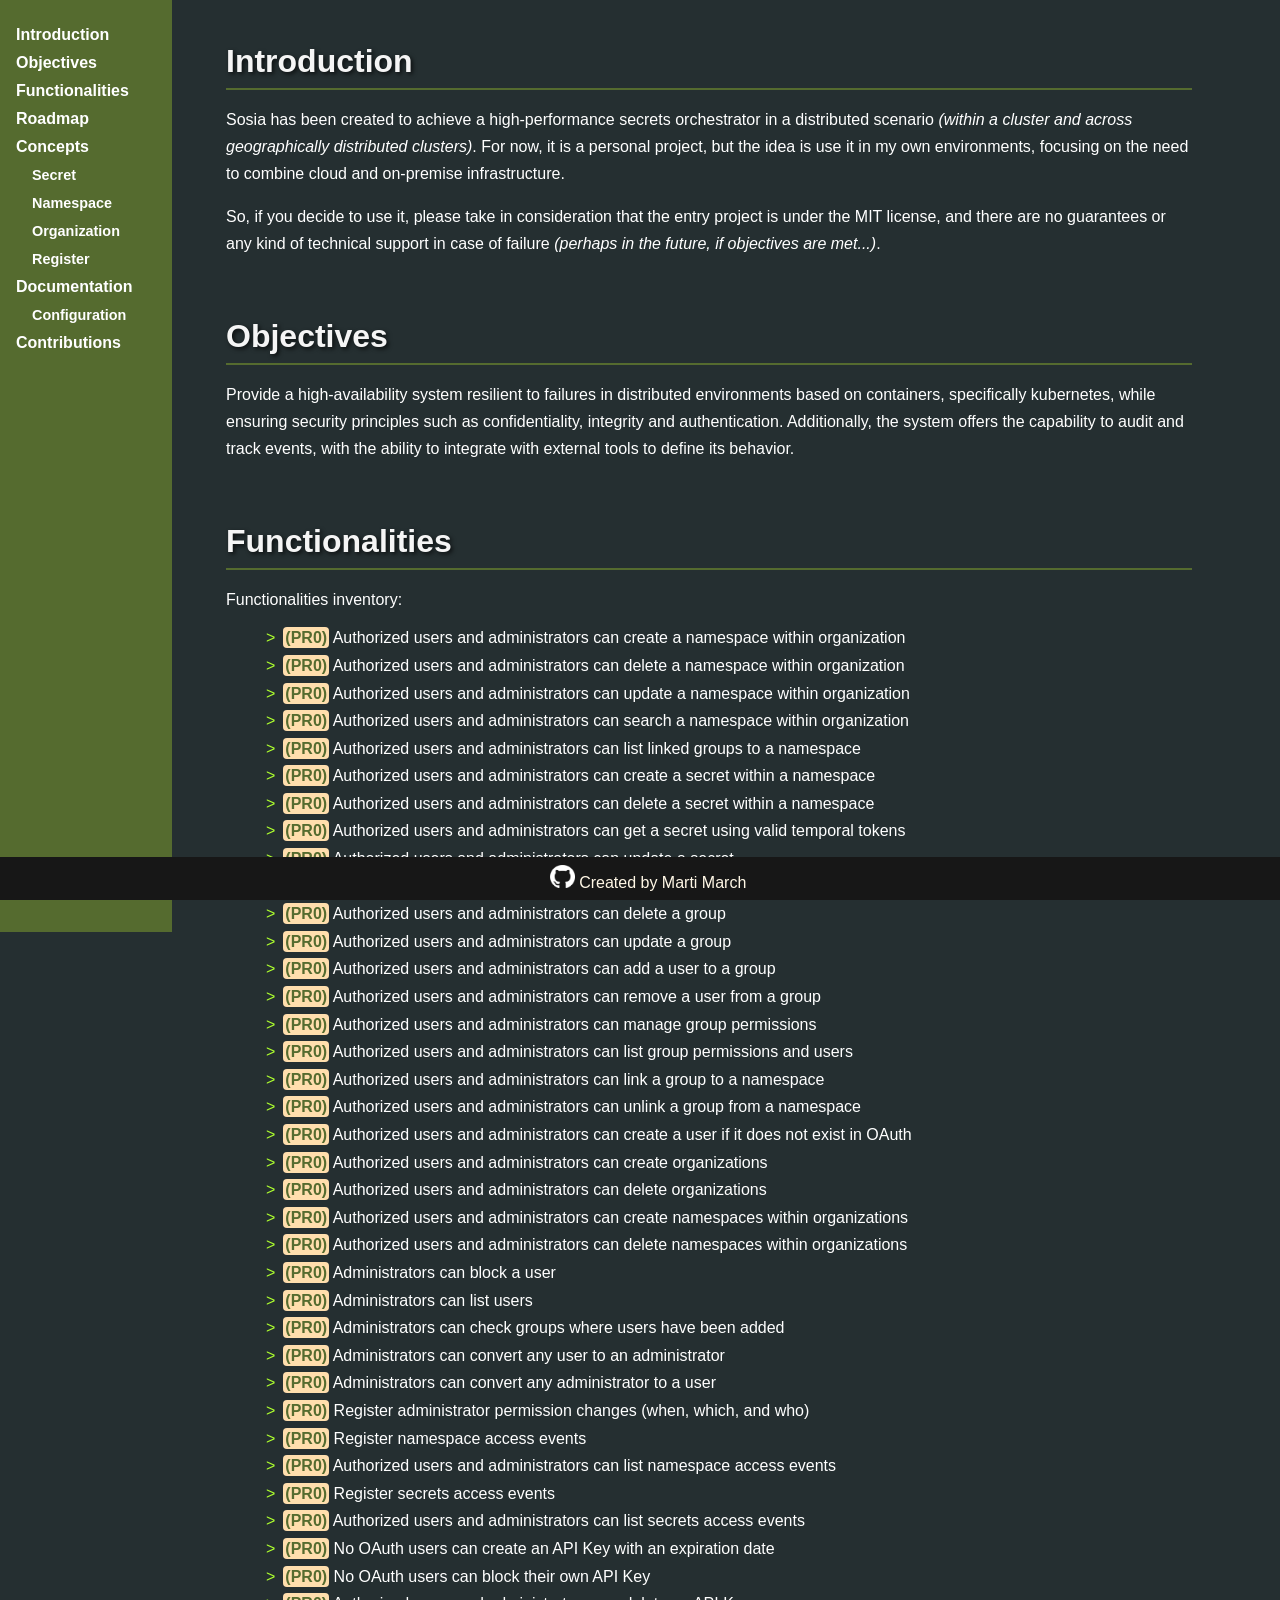
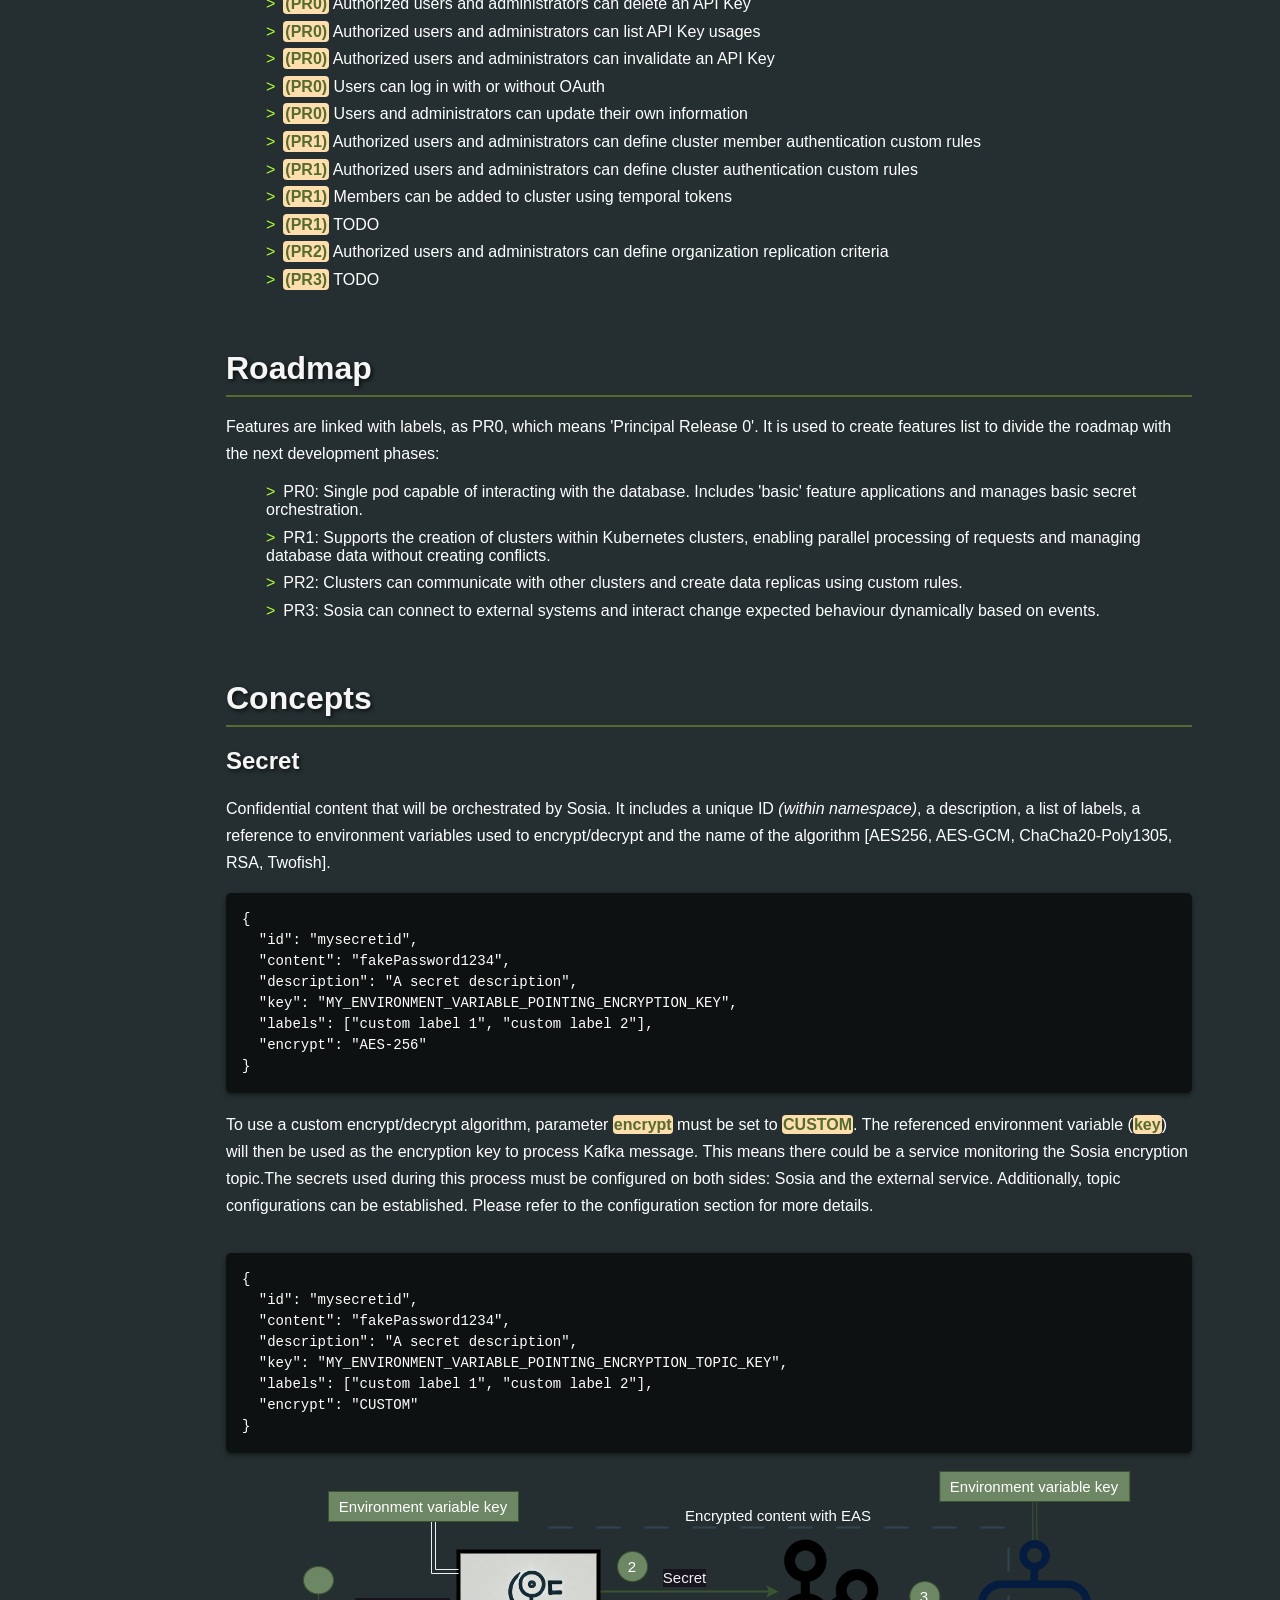
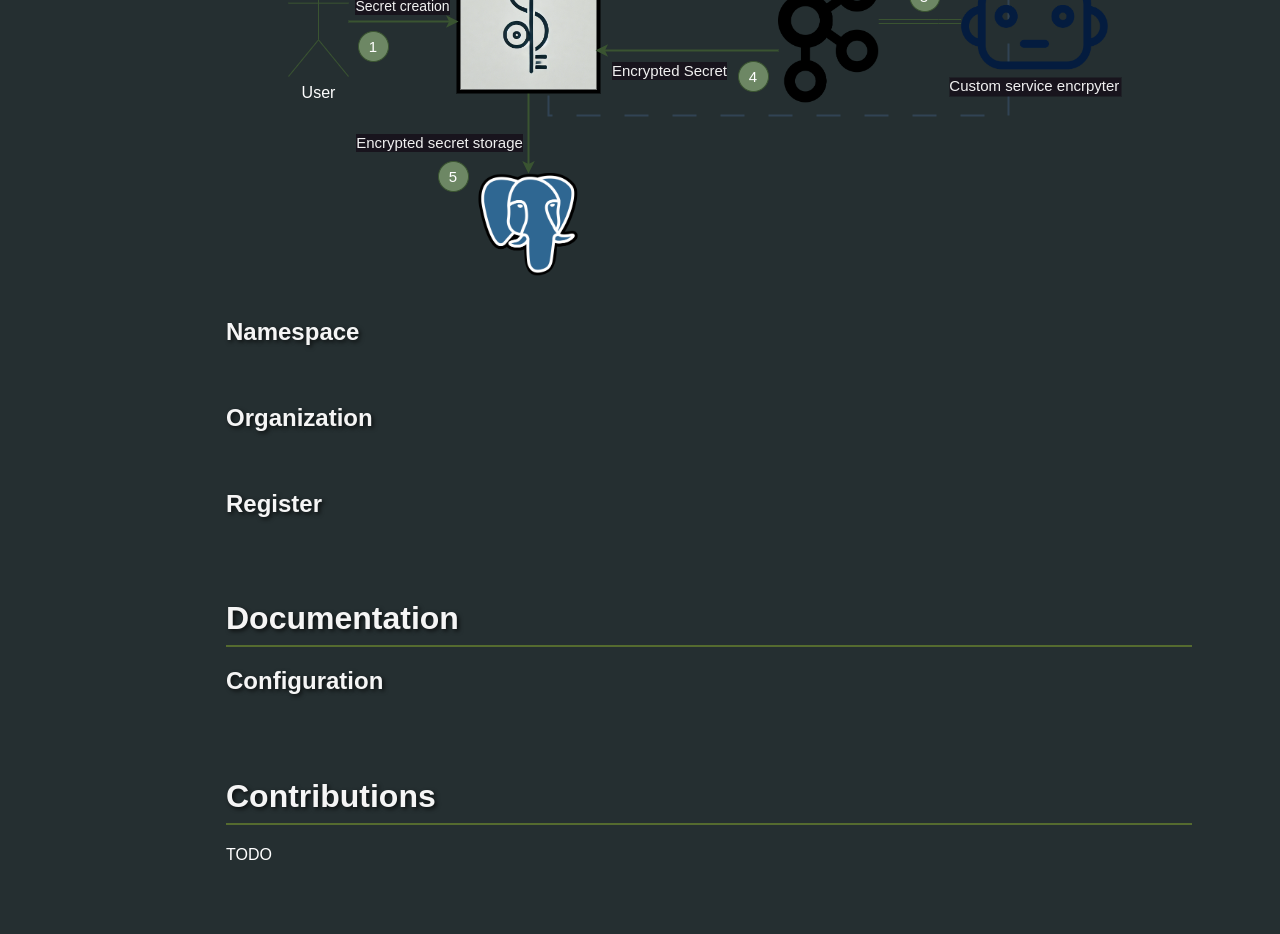
==== commit 79f23ffa: "feat: ." ====
--- a/index.html
+++ b/index.html
@@ -136,6 +136,9 @@
   "labels": ["custom label 1", "custom label 2"],
   "encrypt": "CUSTOM"
 }</code></pre></div><br>
+                    <div style="text-align: center;">
+                        <img src="htmldocs/images/concepts-secret.png">
+                    </div>
                 </section><br>
                 <section id="concepts-namespace">
                     <h2>Namespace</h2>
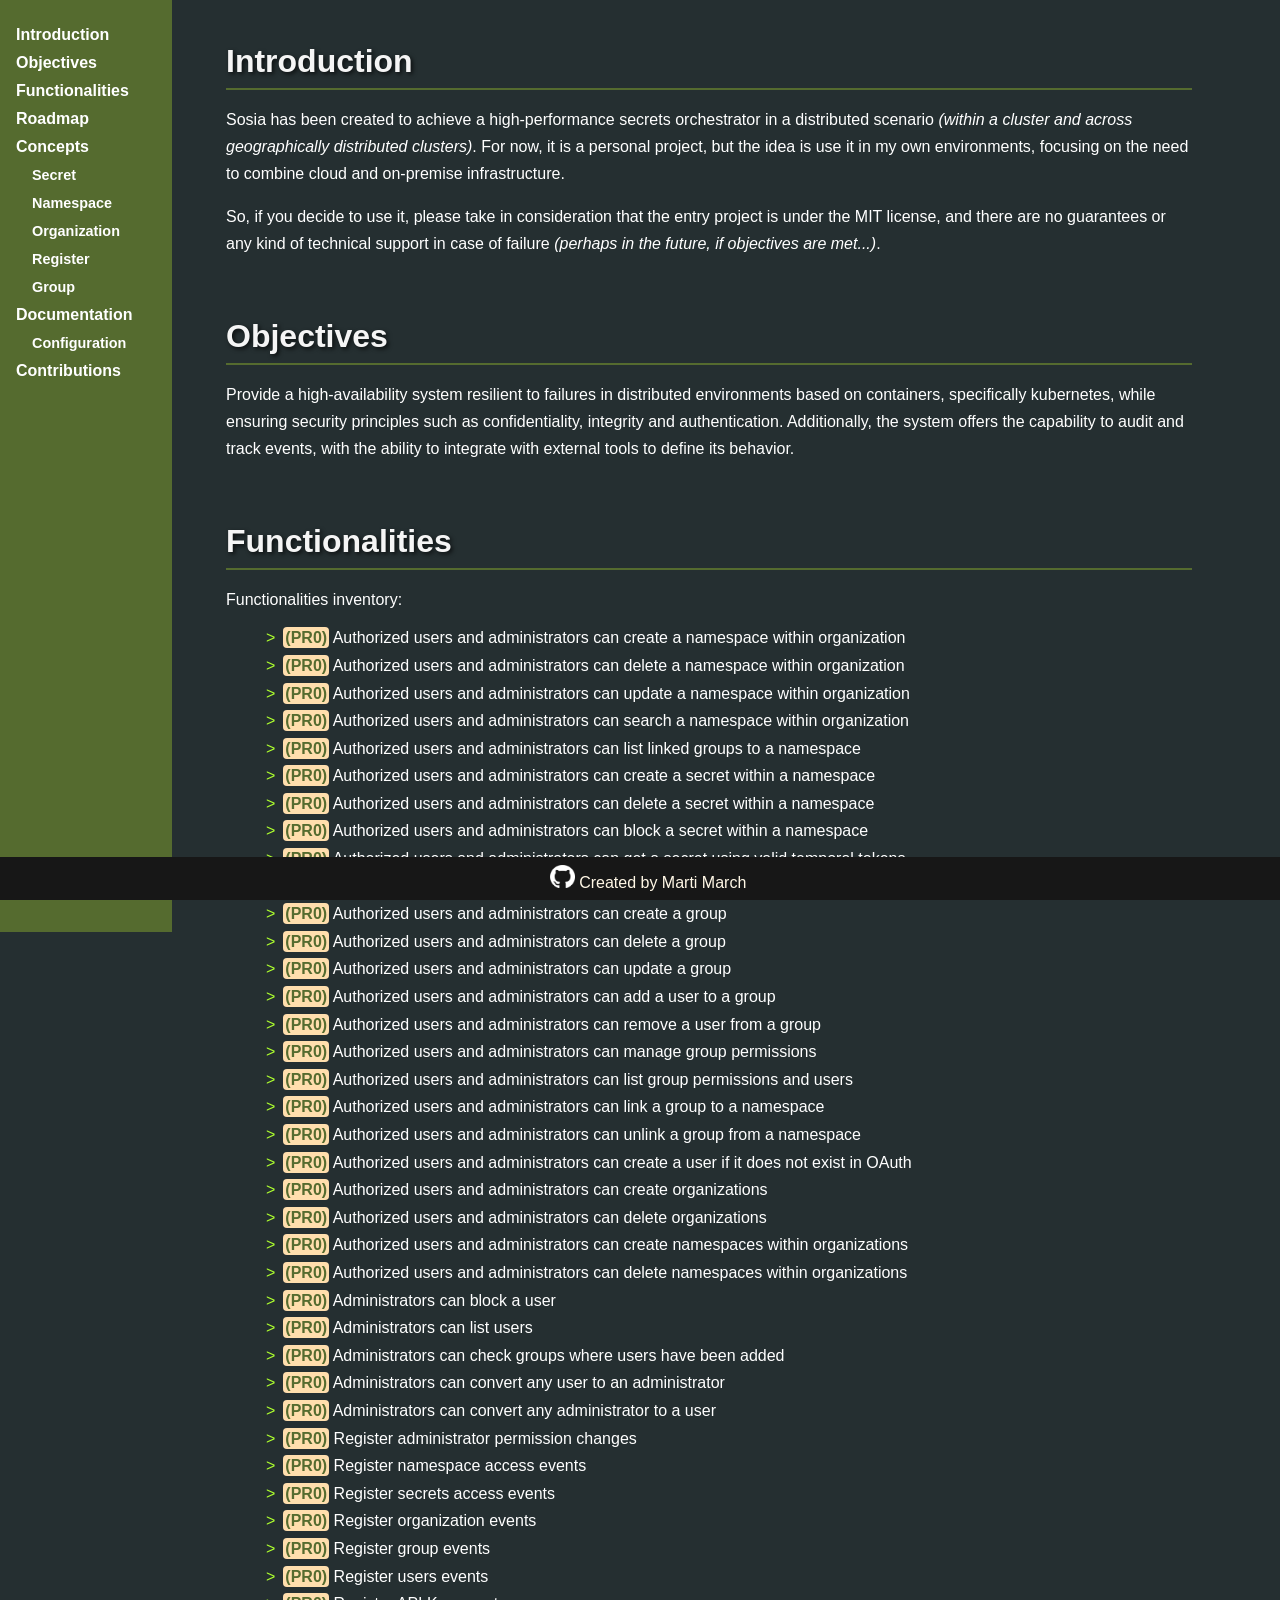
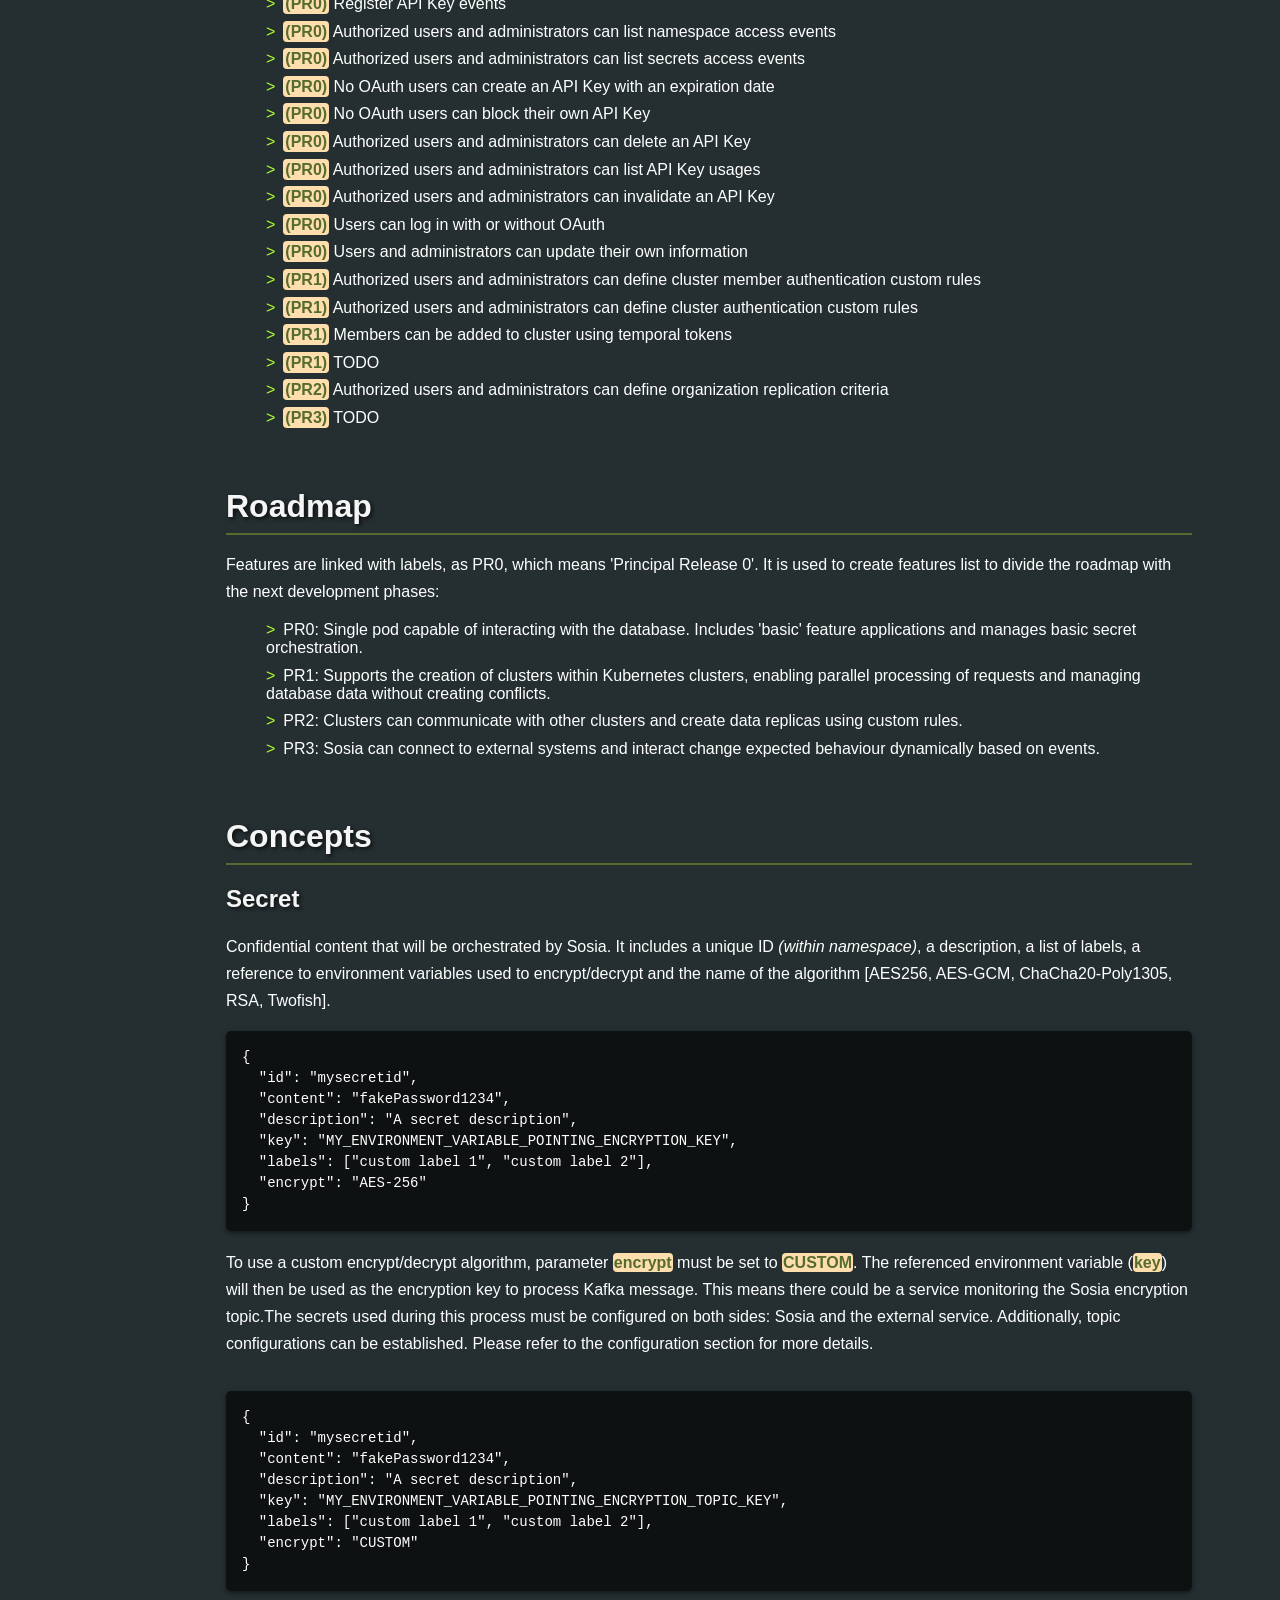
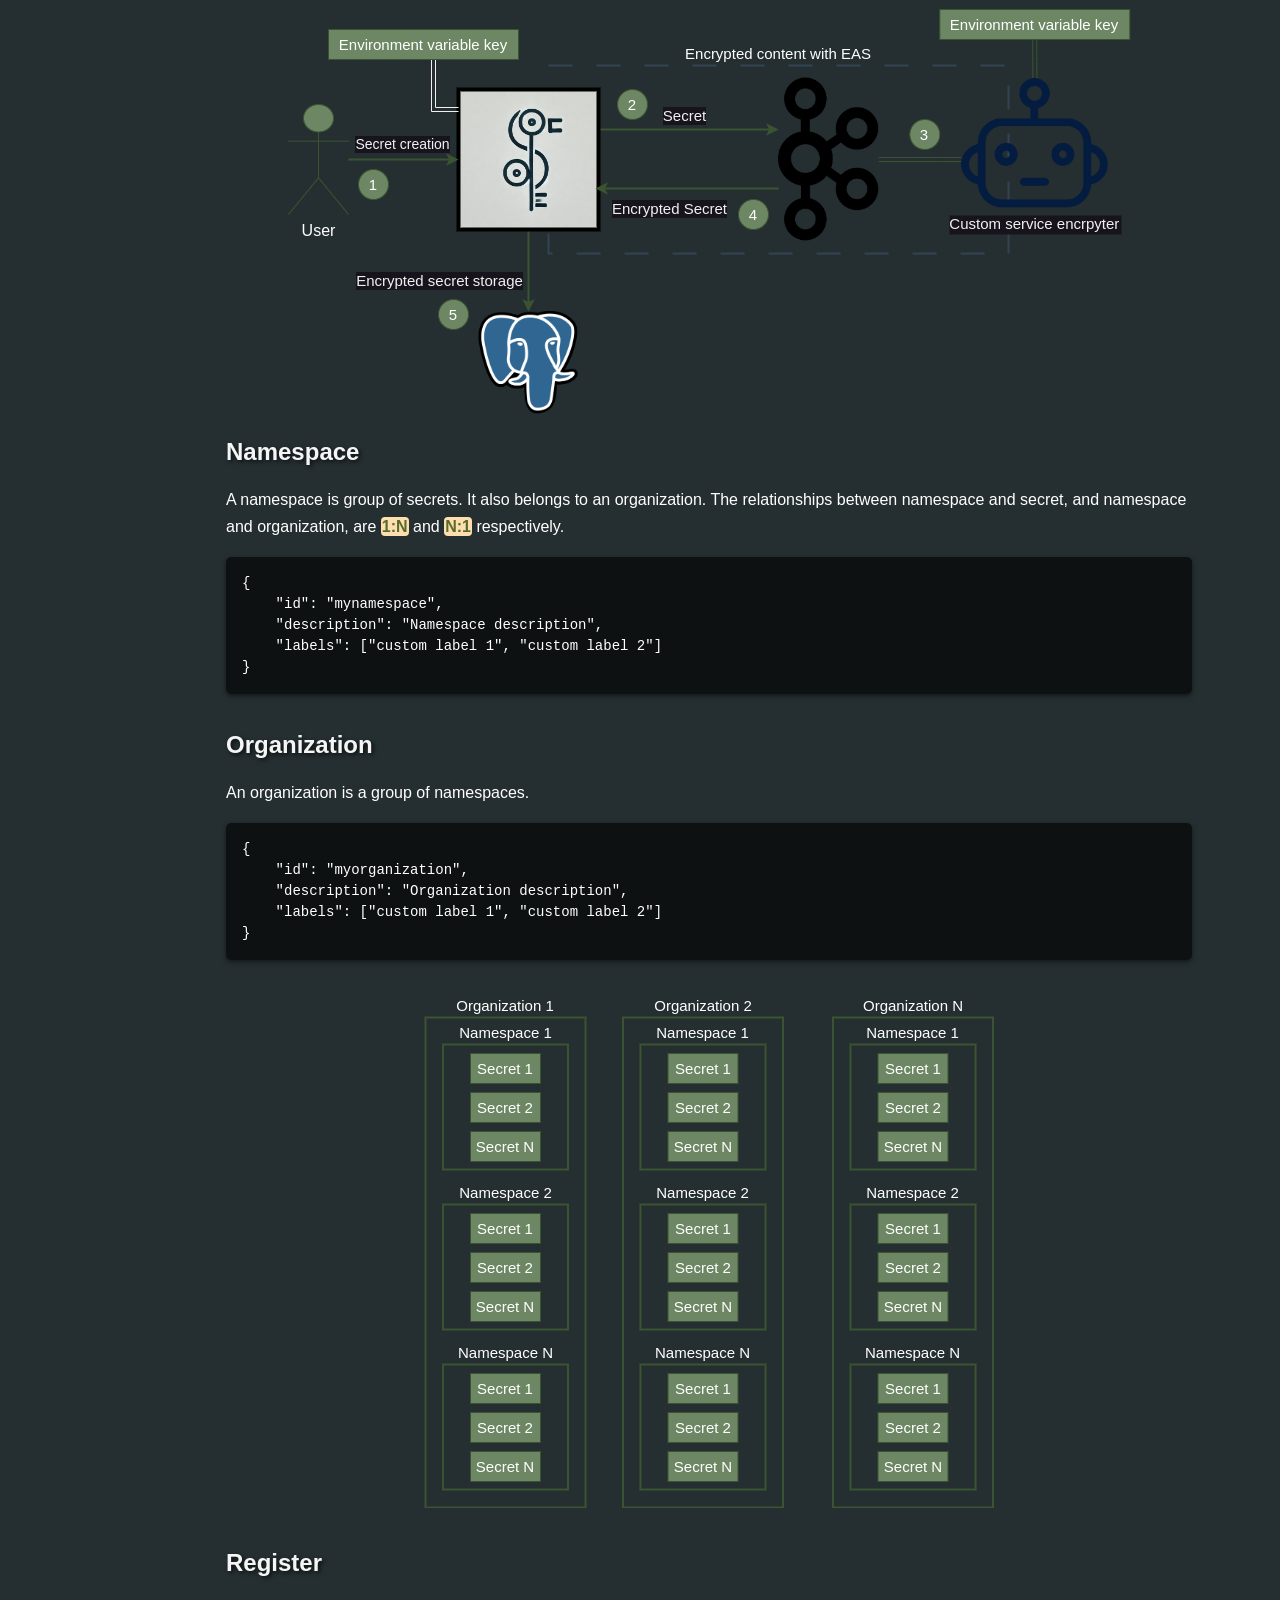
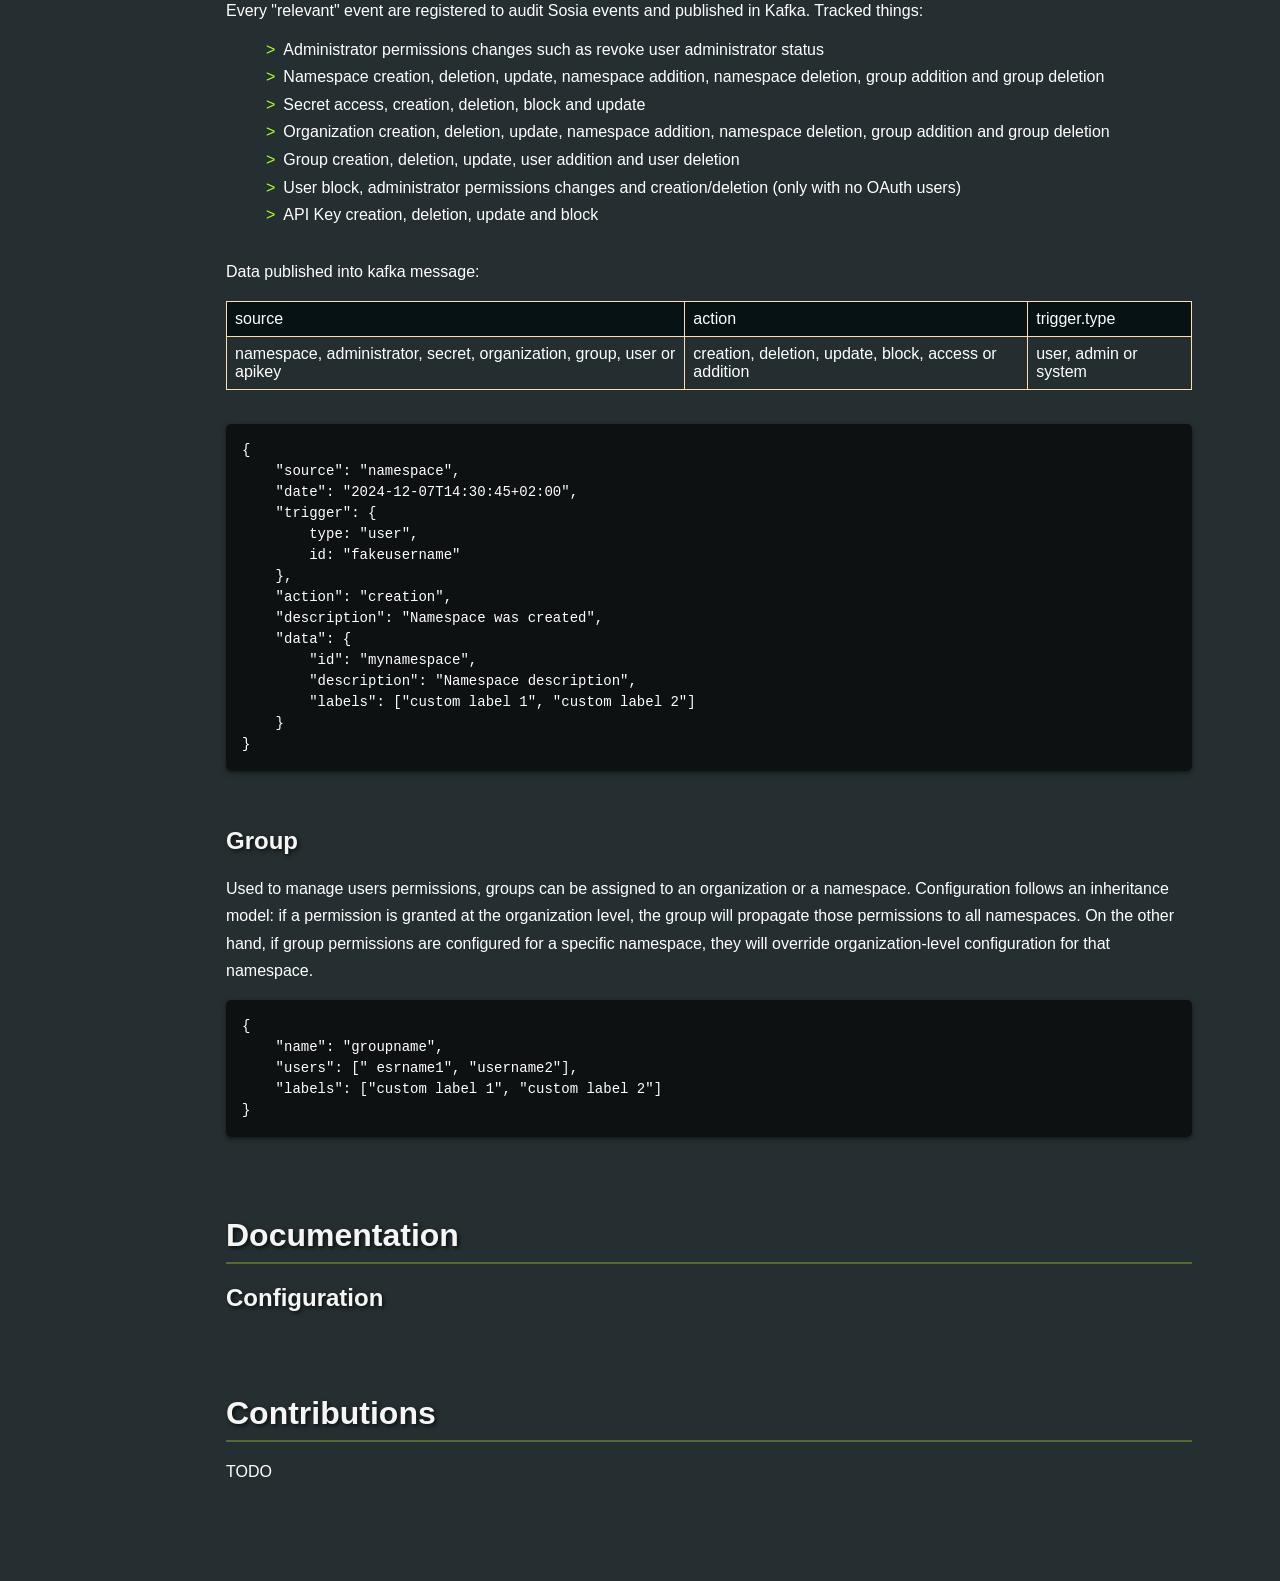
==== commit eb60920d: "feat: suficiento docs por hoay" ====
--- a/index.html
+++ b/index.html
@@ -20,6 +20,7 @@
                         <li class="sidebar-subitem"><a href="#concepts-namespace" class="sidebar-namespace">Namespace</a></li>
                         <li class="sidebar-subitem"><a href="#concepts-organization" class="sidebar-organization">Organization</a></li>
                         <li class="sidebar-subitem"><a href="#concepts-register" class="sidebar-organization">Register</a></li>
+                        <li class="sidebar-subitem"><a href="#concepts-group" class="sidebar-organization">Group</a></li>
                         <li class="nostyle"><a href="#documentation">Documentation</a></li>
                         <li class="sidebar-subitem"><a href="#documentation-configuration">Configuration</a></li>
                         <li class="nostyle"><a href="#contributions">Contributions</a></li>
@@ -57,6 +58,7 @@
                     <li><span class="label">(PR0)</span> Authorized users and administrators can list linked groups to a namespace</li>
                     <li><span class="label">(PR0)</span> Authorized users and administrators can create a secret within a namespace</li>
                     <li><span class="label">(PR0)</span> Authorized users and administrators can delete a secret within a namespace</li>
+                    <li><span class="label">(PR0)</span> Authorized users and administrators can block a secret within a namespace</li>
                     <li><span class="label">(PR0)</span> Authorized users and administrators can get a secret using valid temporal tokens</li>
                     <li><span class="label">(PR0)</span> Authorized users and administrators can update a secret</li>
                     <li><span class="label">(PR0)</span> Authorized users and administrators can create a group</li>
@@ -78,10 +80,14 @@
                     <li><span class="label">(PR0)</span> Administrators can check groups where users have been added</li>
                     <li><span class="label">(PR0)</span> Administrators can convert any user to an administrator</li>
                     <li><span class="label">(PR0)</span> Administrators can convert any administrator to a user</li>
-                    <li><span class="label">(PR0)</span> Register administrator permission changes (when, which, and who)</li>
+                    <li><span class="label">(PR0)</span> Register administrator permission changes</li>
                     <li><span class="label">(PR0)</span> Register namespace access events</li>
+                    <li><span class="label">(PR0)</span> Register secrets access events</li>
+                    <li><span class="label">(PR0)</span> Register organization events</li>
+                    <li><span class="label">(PR0)</span> Register group events</li>
+                    <li><span class="label">(PR0)</span> Register users events</li>
+                    <li><span class="label">(PR0)</span> Register API Key events</li>
                     <li><span class="label">(PR0)</span> Authorized users and administrators can list namespace access events</li>
-                    <li><span class="label">(PR0)</span> Register secrets access events</li>
                     <li><span class="label">(PR0)</span> Authorized users and administrators can list secrets access events</li>
                     <li><span class="label">(PR0)</span> No OAuth users can create an API Key with an expiration date</li>
                     <li><span class="label">(PR0)</span> No OAuth users can block their own API Key</li>
@@ -114,8 +120,10 @@
 
                 <section id="concepts-secret">
                     <h2>Secret</h2>
-                    <p>Confidential content that will be orchestrated by Sosia. It includes a unique ID <i>(within namespace)</i>, a description, a list of labels, a reference to environment variables used to encrypt/decrypt and the name of the algorithm
-                       [AES256, AES-GCM, ChaCha20-Poly1305, RSA, Twofish].</p>
+                    <p>
+                        Confidential content that will be orchestrated by Sosia. It includes a unique ID <i>(within namespace)</i>, a description, a list of labels, a reference to environment variables used to encrypt/decrypt and the name of the algorithm
+                        [AES256, AES-GCM, ChaCha20-Poly1305, RSA, Twofish].
+                    </p>
 <div class="code-container"><pre><code>{
   "id": "mysecretid",
   "content": "fakePassword1234",
@@ -124,11 +132,12 @@
   "labels": ["custom label 1", "custom label 2"],
   "encrypt": "AES-256"
 }</code></pre></div><br>
-                    <p>To use a custom encrypt/decrypt algorithm, parameter <span class="subcode">encrypt</span> must be set to <span class="subcode">CUSTOM</span>. The referenced environment variable (<span class="subcode">key</span>) will then be used
-                       as the encryption key to process Kafka message. This means there could be a service monitoring the Sosia encryption topic.The secrets used during this process must be configured on both sides: Sosia and the external service. Additionally,
-                       topic configurations can be established. Please refer to the configuration section for more details.
+                    <p>
+                        To use a custom encrypt/decrypt algorithm, parameter <span class="subcode">encrypt</span> must be set to <span class="subcode">CUSTOM</span>. The referenced environment variable (<span class="subcode">key</span>) will then be used
+                        as the encryption key to process Kafka message. This means there could be a service monitoring the Sosia encryption topic.The secrets used during this process must be configured on both sides: Sosia and the external service. Additionally,
+                        topic configurations can be established. Please refer to the configuration section for more details.
                     </p><br>
-                    <div class="code-container"><pre><code>{
+<div class="code-container"><pre><code>{
   "id": "mysecretid",
   "content": "fakePassword1234",
   "description": "A secret description",
@@ -139,19 +148,93 @@
                     <div style="text-align: center;">
                         <img src="htmldocs/images/concepts-secret.png">
                     </div>
-                </section><br>
+                </section>
                 <section id="concepts-namespace">
                     <h2>Namespace</h2>
-                    <p></p>
-                </section><br>
+                    <p>
+                        A namespace is group of secrets. It also belongs to an organization. The relationships between namespace and secret, and namespace and organization, are <span class="subcode">1:N</span> and <span class="subcode">N:1</span> respectively.
+                    </p>
+<div class="code-container"><pre><code>{
+    "id": "mynamespace",
+    "description": "Namespace description",
+    "labels": ["custom label 1", "custom label 2"]
+}</code></pre></div><br>
+                </section>
 
                 <section id="concepts-organization">
                     <h2>Organization</h2>
+                    <p>
+                        An organization is a group of namespaces.
+                    </p>
+<div class="code-container"><pre><code>{
+    "id": "myorganization",
+    "description": "Organization description",
+    "labels": ["custom label 1", "custom label 2"]
+}</code></pre></div><br><br>
+                    <div style="text-align: center;">
+                        <img src="htmldocs/images/concepts-organization.png">
+                    </div>
                 </section><br>
 
                 <section id="concepts-register">
                     <h2>Register</h2>
-                </section><br>
+                    <p>
+                        Every "relevant" event are registered to audit Sosia events and published in Kafka. Tracked things:
+                    </p>
+                    <ul>
+                        <li>Administrator permissions changes such as revoke user administrator status</li>
+                        <li>Namespace creation, deletion, update, namespace addition, namespace deletion, group addition and group deletion</li>
+                        <li>Secret access, creation, deletion, block and update</li>
+                        <li>Organization creation, deletion, update, namespace addition, namespace deletion, group addition and group deletion</li>
+                        <li>Group creation, deletion, update, user addition and user deletion</li>
+                        <li>User block, administrator permissions changes and creation/deletion (only with no OAuth users)</li>
+                        <li>API Key creation, deletion, update and block</li>
+                    </ul><br>
+                    <p>
+                        Data published into kafka message:
+                    </p>
+                    <table>
+                        <tr>
+                            <th>source</th>
+                            <th>action</th>
+                            <th>trigger.type</th>
+                        </tr>
+                        <tr>
+                            <th>namespace, administrator, secret, organization, group, user or apikey</th>
+                            <th>creation, deletion, update, block, access or addition</th>
+                            <th>user, admin or system</th>
+                        </tr>
+                    </table><br>
+<div class="code-container"><pre><code>{
+    "source": "namespace",
+    "date": "2024-12-07T14:30:45+02:00",
+    "trigger": {
+        type: "user",
+        id: "fakeusername"
+    },
+    "action": "creation",
+    "description": "Namespace was created",
+    "data": {
+        "id": "mynamespace",
+        "description": "Namespace description",
+        "labels": ["custom label 1", "custom label 2"]
+    }
+}</code></pre></div><br>
+                </section><br>
+
+                <section id="concepts-group">
+                    <h2>Group</h2>
+                    <p>
+                        Used to manage users permissions, groups can be assigned to an organization or a namespace. Configuration follows an inheritance model: if a permission is granted at the organization level, the group will propagate those permissions
+                        to all namespaces. On the other hand, if group permissions are configured for a specific namespace, they will override organization-level configuration for that namespace.
+                    </p>
+<div class="code-container"><pre><code>{
+    "name": "groupname",
+    "users": [" esrname1", "username2"],
+    "labels": ["custom label 1", "custom label 2"]
+}</code></pre></div><br>
+                </section><br>
+
             </section><br>
 
             <section id="documentation">
--- a/htmldocs/styles.css
+++ b/htmldocs/styles.css
@@ -80,6 +80,29 @@
 
 h2:hover {
     color: navajowhite;
+}
+
+table {
+    border-collapse: collapse;
+    margin: 1rem 0;
+    font-size: 16px;
+    text-align: left;
+}
+
+th, td {
+    border: 1px solid navajowhite;
+    padding: 8px;
+}
+
+th {
+    background-color: rgba(2, 13, 16, 0.86);
+    font-family: 'Roboto', sans-serif;
+    font-size: 16px;
+    font-weight: normal;
+}
+
+tr:nth-child(even) {
+    background-color: #f9f9f9;
 }
 
 .container {
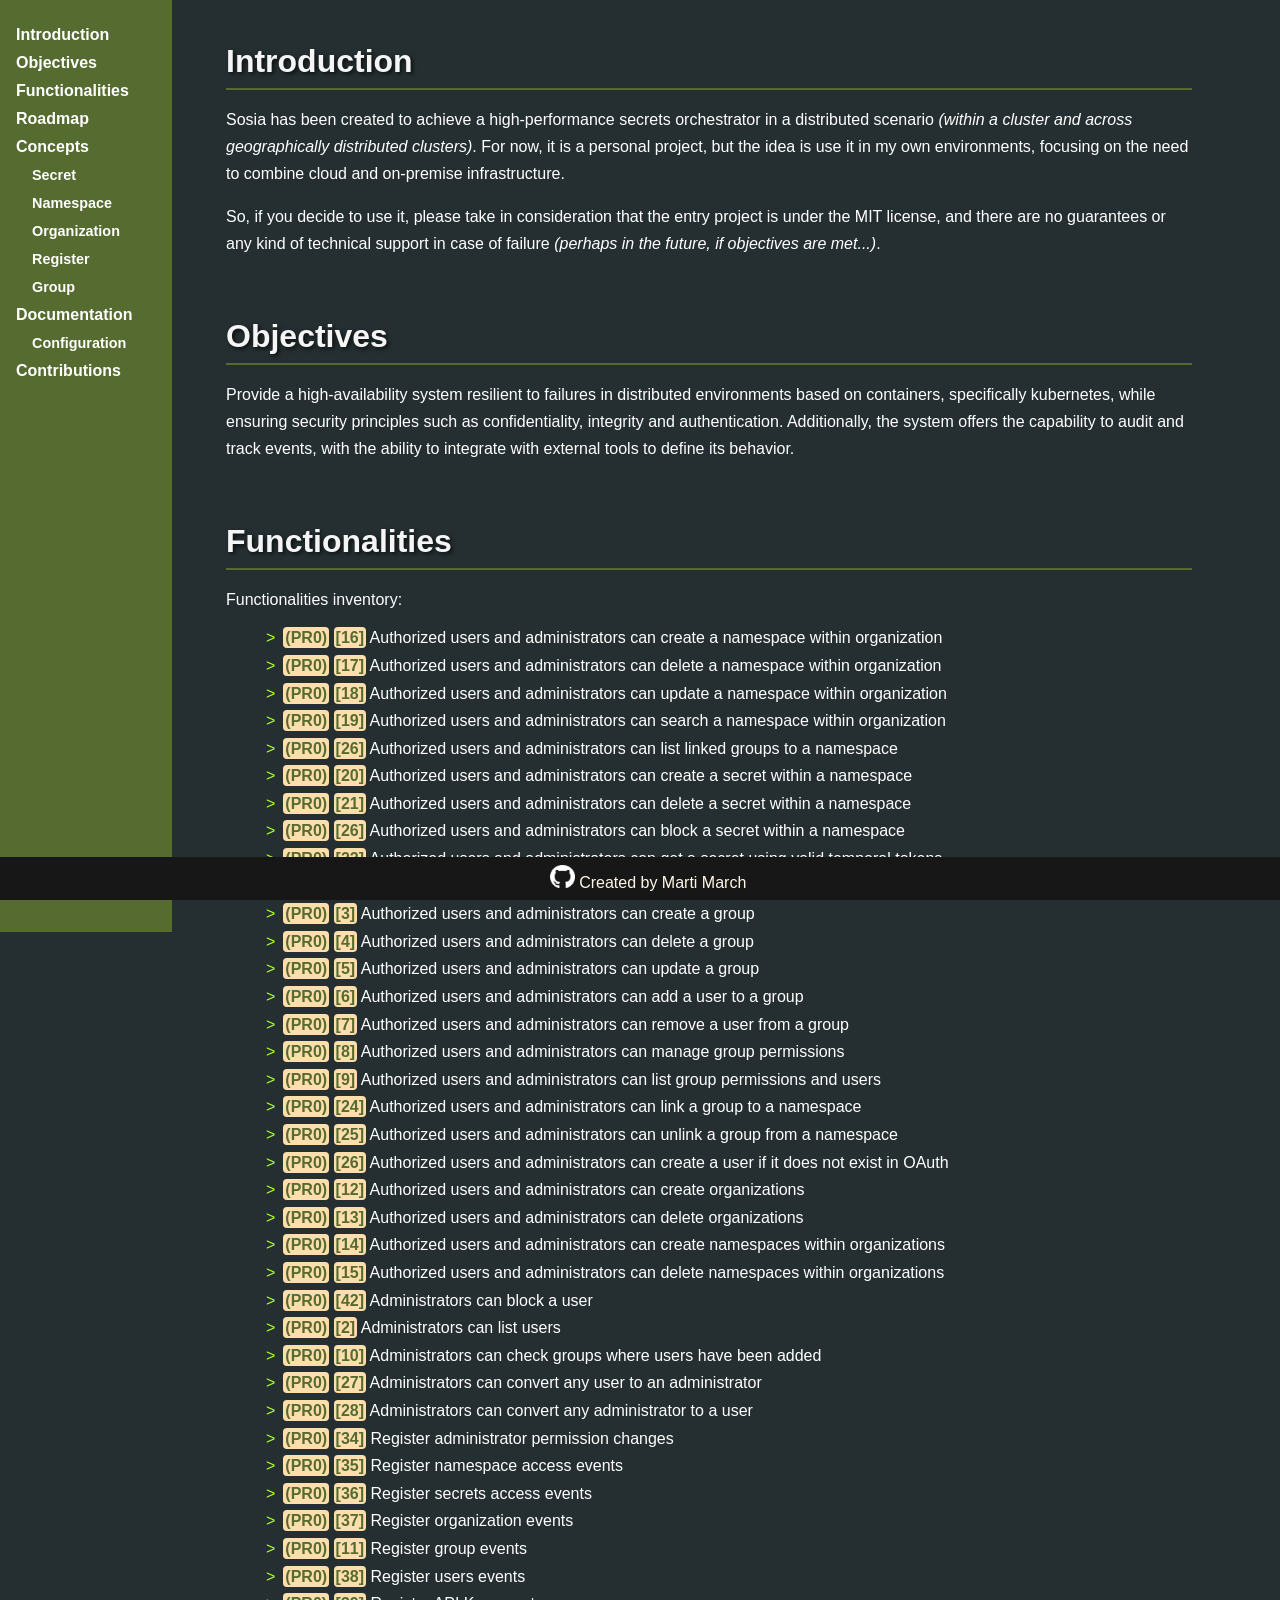
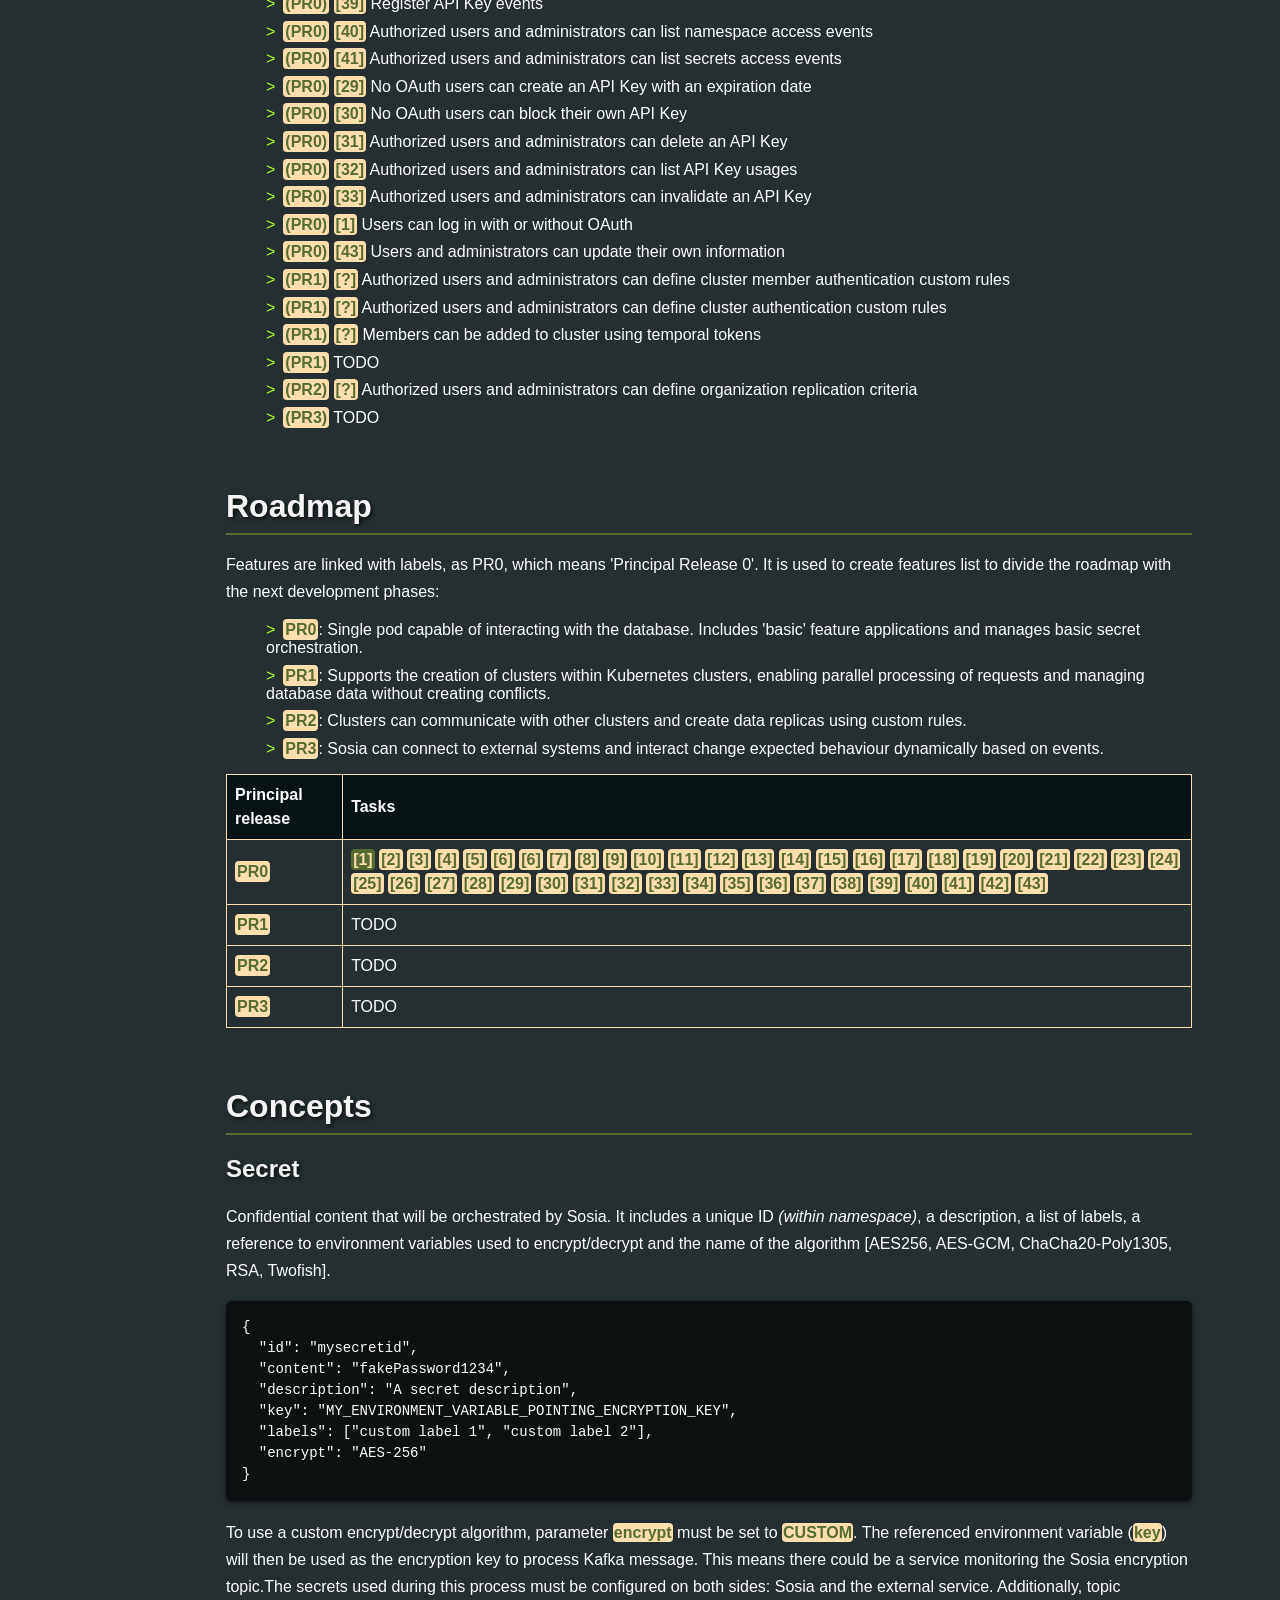
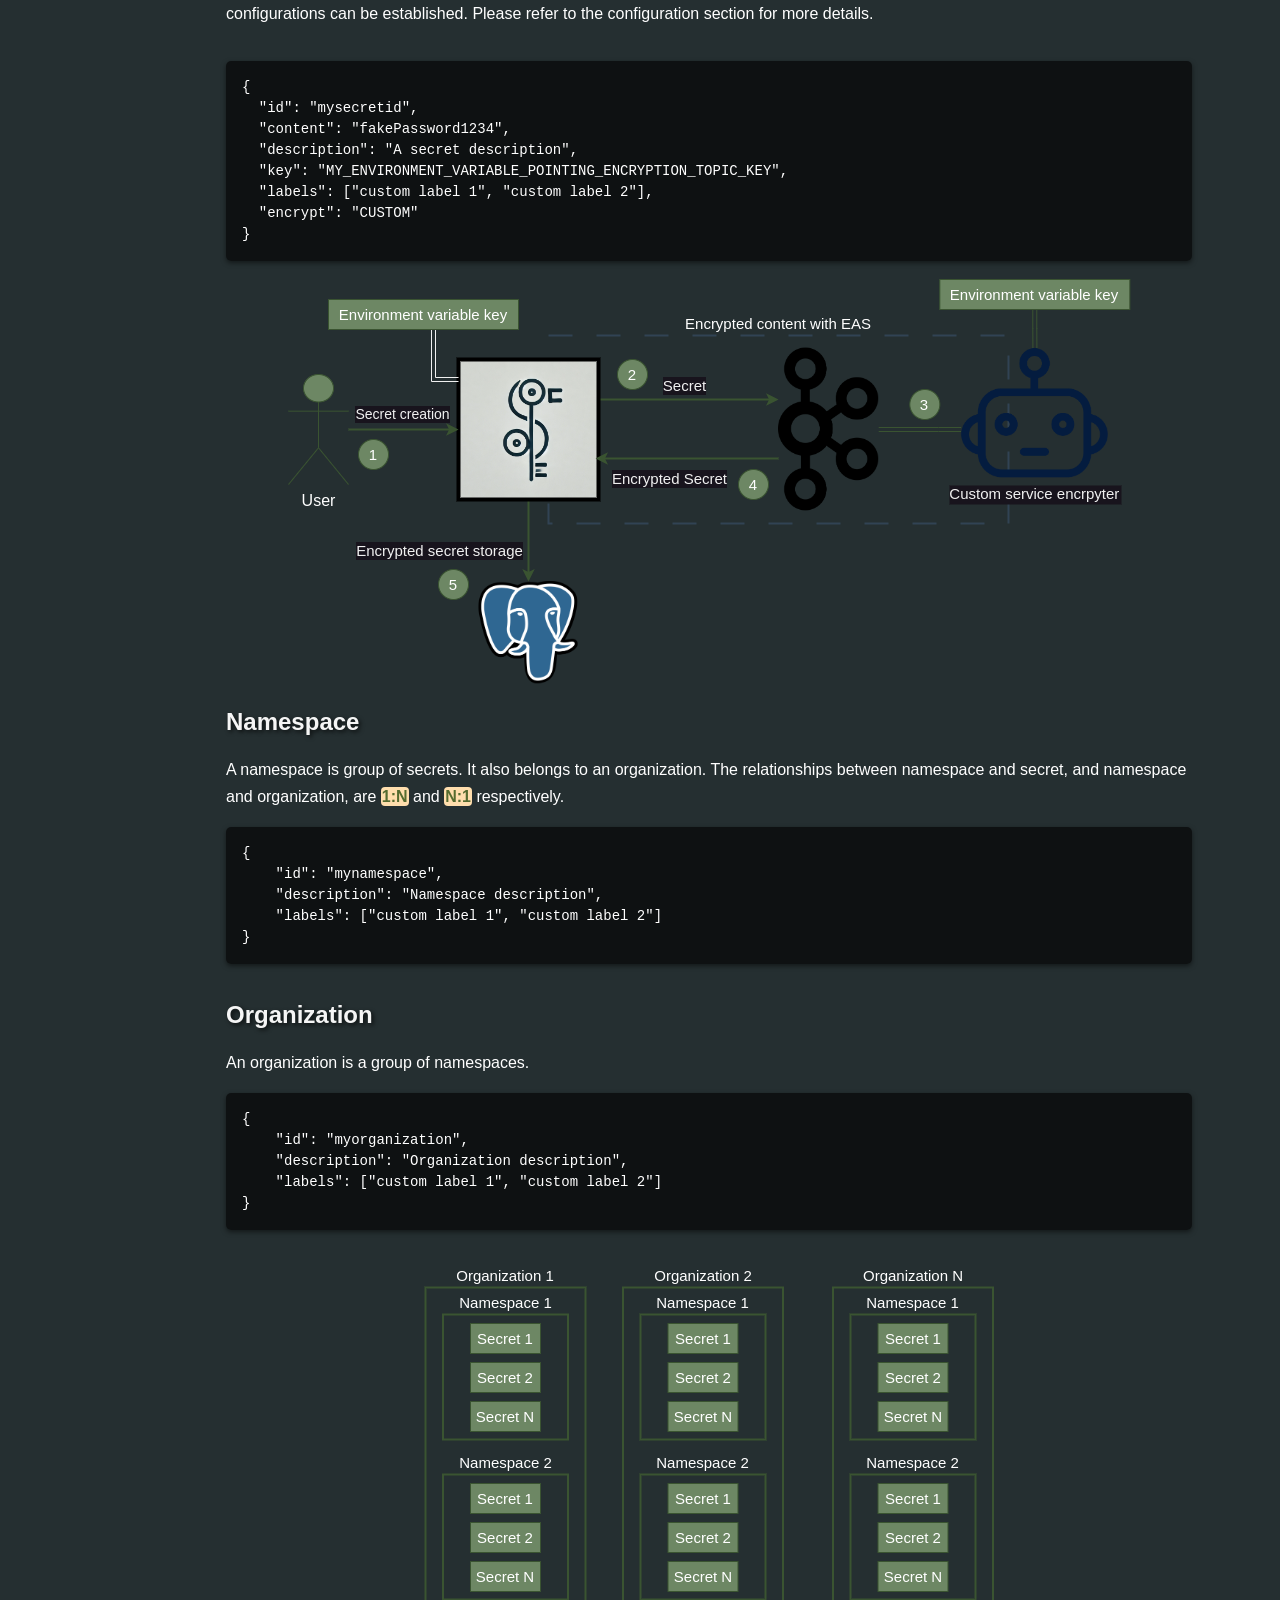
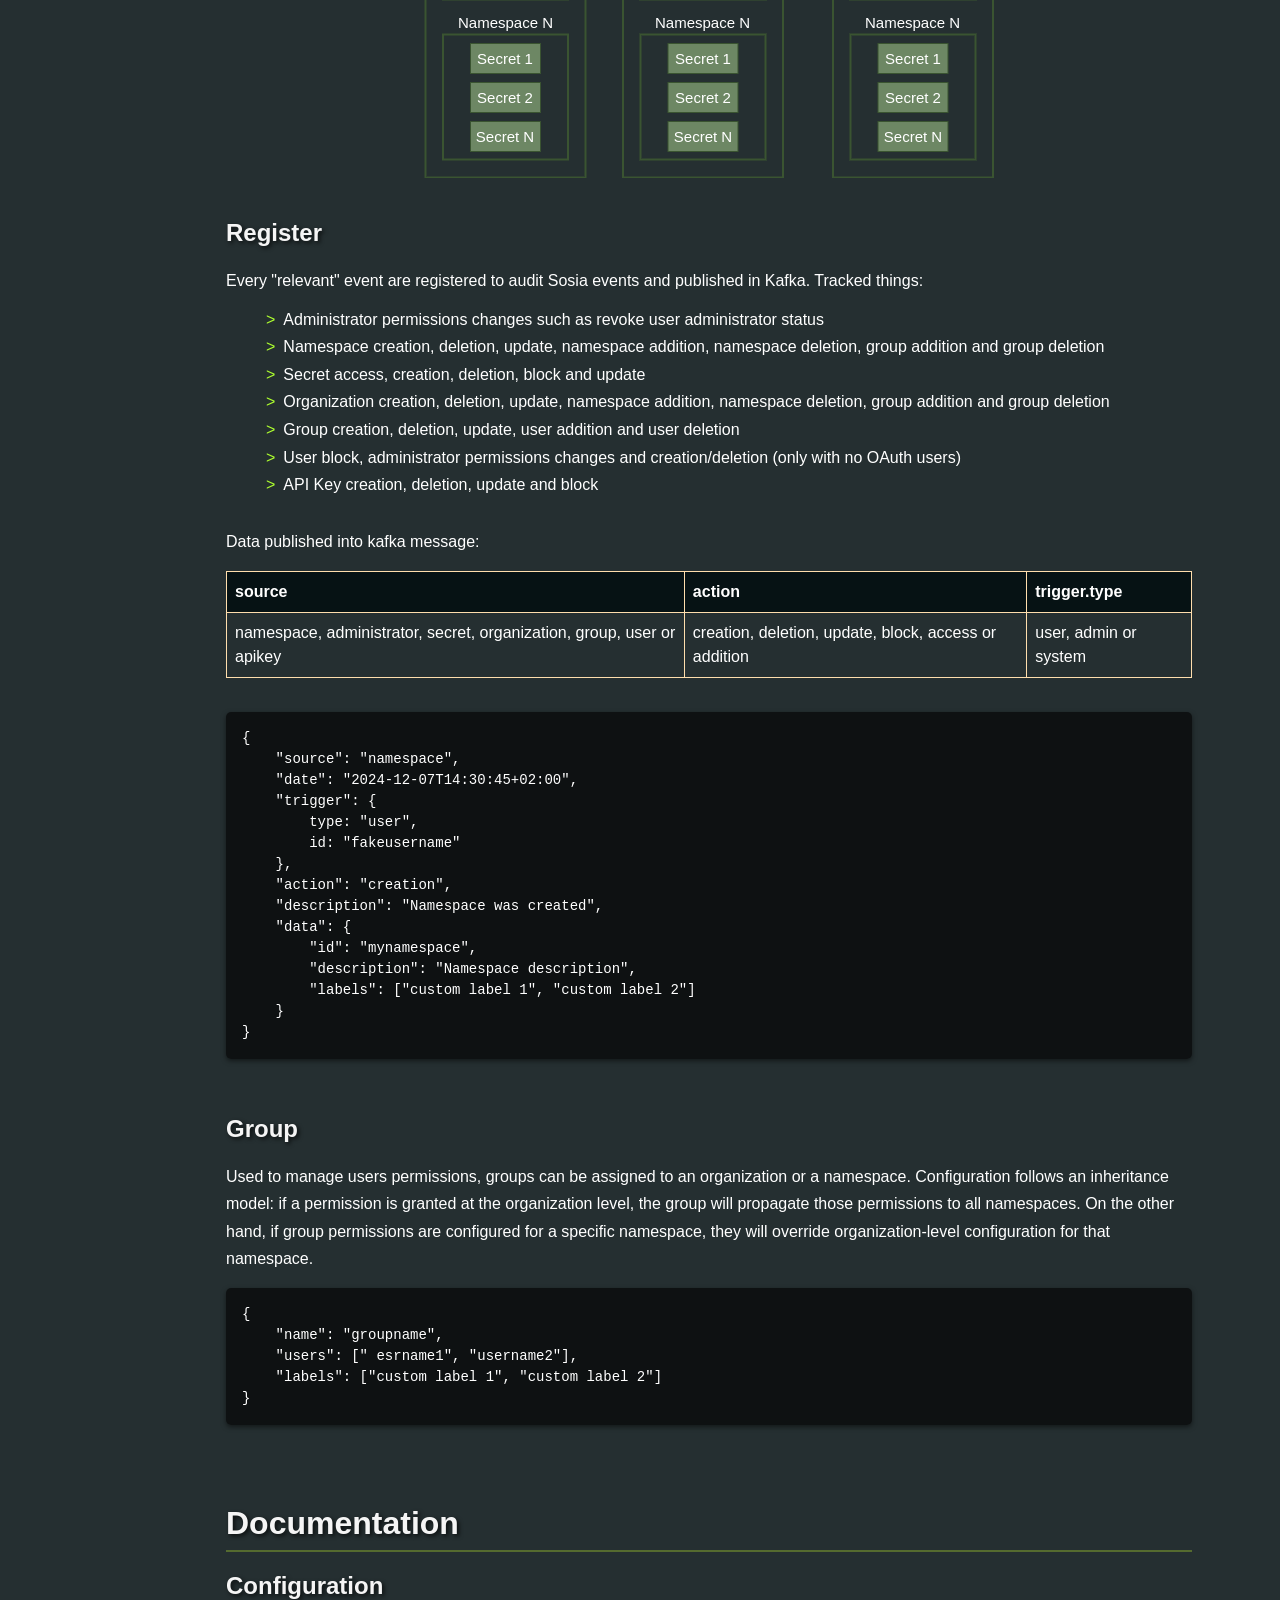
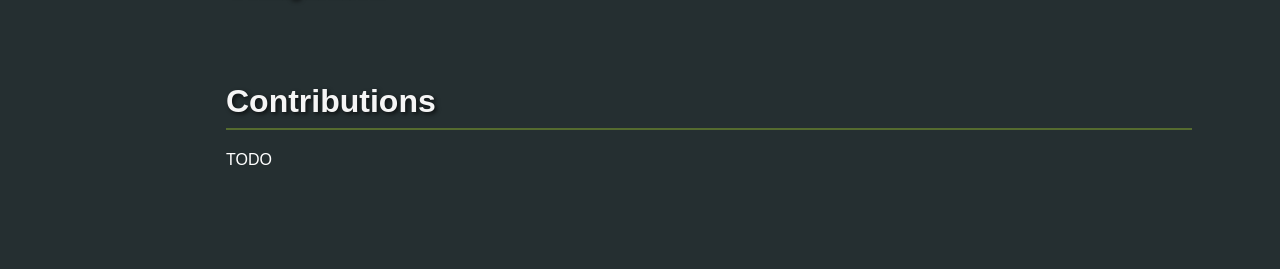
==== commit 7335bcf3: "feat:" ====
--- a/index.html
+++ b/index.html
@@ -51,56 +51,56 @@
                 <h1>Functionalities</h1>
                 <p>Functionalities inventory:</p>
                 <ul>
-                    <li><span class="label">(PR0)</span> Authorized users and administrators can create a namespace within organization</li>
-                    <li><span class="label">(PR0)</span> Authorized users and administrators can delete a namespace within organization</li>
-                    <li><span class="label">(PR0)</span> Authorized users and administrators can update a namespace within organization</li>
-                    <li><span class="label">(PR0)</span> Authorized users and administrators can search a namespace within organization</li>
-                    <li><span class="label">(PR0)</span> Authorized users and administrators can list linked groups to a namespace</li>
-                    <li><span class="label">(PR0)</span> Authorized users and administrators can create a secret within a namespace</li>
-                    <li><span class="label">(PR0)</span> Authorized users and administrators can delete a secret within a namespace</li>
-                    <li><span class="label">(PR0)</span> Authorized users and administrators can block a secret within a namespace</li>
-                    <li><span class="label">(PR0)</span> Authorized users and administrators can get a secret using valid temporal tokens</li>
-                    <li><span class="label">(PR0)</span> Authorized users and administrators can update a secret</li>
-                    <li><span class="label">(PR0)</span> Authorized users and administrators can create a group</li>
-                    <li><span class="label">(PR0)</span> Authorized users and administrators can delete a group</li>
-                    <li><span class="label">(PR0)</span> Authorized users and administrators can update a group</li>
-                    <li><span class="label">(PR0)</span> Authorized users and administrators can add a user to a group</li>
-                    <li><span class="label">(PR0)</span> Authorized users and administrators can remove a user from a group</li>
-                    <li><span class="label">(PR0)</span> Authorized users and administrators can manage group permissions</li>
-                    <li><span class="label">(PR0)</span> Authorized users and administrators can list group permissions and users</li>
-                    <li><span class="label">(PR0)</span> Authorized users and administrators can link a group to a namespace</li>
-                    <li><span class="label">(PR0)</span> Authorized users and administrators can unlink a group from a namespace</li>
-                    <li><span class="label">(PR0)</span> Authorized users and administrators can create a user if it does not exist in OAuth</li>
-                    <li><span class="label">(PR0)</span> Authorized users and administrators can create organizations</li>
-                    <li><span class="label">(PR0)</span> Authorized users and administrators can delete organizations</li>
-                    <li><span class="label">(PR0)</span> Authorized users and administrators can create namespaces within organizations</li>
-                    <li><span class="label">(PR0)</span> Authorized users and administrators can delete namespaces within organizations</li>
-                    <li><span class="label">(PR0)</span> Administrators can block a user</li>
-                    <li><span class="label">(PR0)</span> Administrators can list users</li>
-                    <li><span class="label">(PR0)</span> Administrators can check groups where users have been added</li>
-                    <li><span class="label">(PR0)</span> Administrators can convert any user to an administrator</li>
-                    <li><span class="label">(PR0)</span> Administrators can convert any administrator to a user</li>
-                    <li><span class="label">(PR0)</span> Register administrator permission changes</li>
-                    <li><span class="label">(PR0)</span> Register namespace access events</li>
-                    <li><span class="label">(PR0)</span> Register secrets access events</li>
-                    <li><span class="label">(PR0)</span> Register organization events</li>
-                    <li><span class="label">(PR0)</span> Register group events</li>
-                    <li><span class="label">(PR0)</span> Register users events</li>
-                    <li><span class="label">(PR0)</span> Register API Key events</li>
-                    <li><span class="label">(PR0)</span> Authorized users and administrators can list namespace access events</li>
-                    <li><span class="label">(PR0)</span> Authorized users and administrators can list secrets access events</li>
-                    <li><span class="label">(PR0)</span> No OAuth users can create an API Key with an expiration date</li>
-                    <li><span class="label">(PR0)</span> No OAuth users can block their own API Key</li>
-                    <li><span class="label">(PR0)</span> Authorized users and administrators can delete an API Key</li>
-                    <li><span class="label">(PR0)</span> Authorized users and administrators can list API Key usages</li>
-                    <li><span class="label">(PR0)</span> Authorized users and administrators can invalidate an API Key</li>
-                    <li><span class="label">(PR0)</span> Users can log in with or without OAuth</li>
-                    <li><span class="label">(PR0)</span> Users and administrators can update their own information</li>
-                    <li><span class="label">(PR1)</span> Authorized users and administrators can define cluster member authentication custom rules</li>
-                    <li><span class="label">(PR1)</span> Authorized users and administrators can define cluster authentication custom rules</li>
-                    <li><span class="label">(PR1)</span> Members can be added to cluster using temporal tokens</li>
+                    <li><span class="label">(PR0)</span> <span class="label">[16]</span> Authorized users and administrators can create a namespace within organization</li>
+                    <li><span class="label">(PR0)</span> <span class="label">[17]</span> Authorized users and administrators can delete a namespace within organization</li>
+                    <li><span class="label">(PR0)</span> <span class="label">[18]</span> Authorized users and administrators can update a namespace within organization</li>
+                    <li><span class="label">(PR0)</span> <span class="label">[19]</span> Authorized users and administrators can search a namespace within organization</li>
+                    <li><span class="label">(PR0)</span> <span class="label">[26]</span> Authorized users and administrators can list linked groups to a namespace</li>
+                    <li><span class="label">(PR0)</span> <span class="label">[20]</span> Authorized users and administrators can create a secret within a namespace</li>
+                    <li><span class="label">(PR0)</span> <span class="label">[21]</span> Authorized users and administrators can delete a secret within a namespace</li>
+                    <li><span class="label">(PR0)</span> <span class="label">[26]</span> Authorized users and administrators can block a secret within a namespace</li>
+                    <li><span class="label">(PR0)</span> <span class="label">[22]</span> Authorized users and administrators can get a secret using valid temporal tokens</li>
+                    <li><span class="label">(PR0)</span> <span class="label">[23]</span> Authorized users and administrators can update a secret</li>
+                    <li><span class="label">(PR0)</span> <span class="label">[3]</span> Authorized users and administrators can create a group</li>
+                    <li><span class="label">(PR0)</span> <span class="label">[4]</span> Authorized users and administrators can delete a group</li>
+                    <li><span class="label">(PR0)</span> <span class="label">[5]</span> Authorized users and administrators can update a group</li>
+                    <li><span class="label">(PR0)</span> <span class="label">[6]</span> Authorized users and administrators can add a user to a group</li>
+                    <li><span class="label">(PR0)</span> <span class="label">[7]</span> Authorized users and administrators can remove a user from a group</li>
+                    <li><span class="label">(PR0)</span> <span class="label">[8]</span> Authorized users and administrators can manage group permissions</li>
+                    <li><span class="label">(PR0)</span> <span class="label">[9]</span> Authorized users and administrators can list group permissions and users</li>
+                    <li><span class="label">(PR0)</span> <span class="label">[24]</span> Authorized users and administrators can link a group to a namespace</li>
+                    <li><span class="label">(PR0)</span> <span class="label">[25]</span> Authorized users and administrators can unlink a group from a namespace</li>
+                    <li><span class="label">(PR0)</span> <span class="label">[26]</span> Authorized users and administrators can create a user if it does not exist in OAuth</li>
+                    <li><span class="label">(PR0)</span> <span class="label">[12]</span> Authorized users and administrators can create organizations</li>
+                    <li><span class="label">(PR0)</span> <span class="label">[13]</span> Authorized users and administrators can delete organizations</li>
+                    <li><span class="label">(PR0)</span> <span class="label">[14]</span> Authorized users and administrators can create namespaces within organizations</li>
+                    <li><span class="label">(PR0)</span> <span class="label">[15]</span> Authorized users and administrators can delete namespaces within organizations</li>
+                    <li><span class="label">(PR0)</span> <span class="label">[42]</span> Administrators can block a user</li>
+                    <li><span class="label">(PR0)</span> <span class="label">[2]</span> Administrators can list users</li>
+                    <li><span class="label">(PR0)</span> <span class="label">[10]</span> Administrators can check groups where users have been added</li>
+                    <li><span class="label">(PR0)</span> <span class="label">[27]</span> Administrators can convert any user to an administrator</li>
+                    <li><span class="label">(PR0)</span> <span class="label">[28]</span> Administrators can convert any administrator to a user</li>
+                    <li><span class="label">(PR0)</span> <span class="label">[34]</span> Register administrator permission changes</li>
+                    <li><span class="label">(PR0)</span> <span class="label">[35]</span> Register namespace access events</li>
+                    <li><span class="label">(PR0)</span> <span class="label">[36]</span> Register secrets access events</li>
+                    <li><span class="label">(PR0)</span> <span class="label">[37]</span> Register organization events</li>
+                    <li><span class="label">(PR0)</span> <span class="label">[11]</span> Register group events</li>
+                    <li><span class="label">(PR0)</span> <span class="label">[38]</span> Register users events</li>
+                    <li><span class="label">(PR0)</span> <span class="label">[39]</span> Register API Key events</li>
+                    <li><span class="label">(PR0)</span> <span class="label">[40]</span> Authorized users and administrators can list namespace access events</li>
+                    <li><span class="label">(PR0)</span> <span class="label">[41]</span> Authorized users and administrators can list secrets access events</li>
+                    <li><span class="label">(PR0)</span> <span class="label">[29]</span> No OAuth users can create an API Key with an expiration date</li>
+                    <li><span class="label">(PR0)</span> <span class="label">[30]</span> No OAuth users can block their own API Key</li>
+                    <li><span class="label">(PR0)</span> <span class="label">[31]</span> Authorized users and administrators can delete an API Key</li>
+                    <li><span class="label">(PR0)</span> <span class="label">[32]</span> Authorized users and administrators can list API Key usages</li>
+                    <li><span class="label">(PR0)</span> <span class="label">[33]</span> Authorized users and administrators can invalidate an API Key</li>
+                    <li><span class="label">(PR0)</span> <span class="label">[1]</span> Users can log in with or without OAuth</li>
+                    <li><span class="label">(PR0)</span> <span class="label">[43]</span> Users and administrators can update their own information</li>
+                    <li><span class="label">(PR1)</span> <span class="label">[?]</span> Authorized users and administrators can define cluster member authentication custom rules</li>
+                    <li><span class="label">(PR1)</span> <span class="label">[?]</span> Authorized users and administrators can define cluster authentication custom rules</li>
+                    <li><span class="label">(PR1)</span> <span class="label">[?]</span> Members can be added to cluster using temporal tokens</li>
                     <li><span class="label">(PR1)</span> TODO</li>
-                    <li><span class="label">(PR2)</span> Authorized users and administrators can define organization replication criteria</li>
+                    <li><span class="label">(PR2)</span> <span class="label">[?]</span> Authorized users and administrators can define organization replication criteria</li>
                     <li><span class="label">(PR3)</span> TODO</li>
                 </ul>
             </section><br>
@@ -108,11 +108,58 @@
                 <h1>Roadmap</h1>
                 <p>Features are linked with labels, as PR0, which means 'Principal Release 0'. It is used to create features list to divide the roadmap with the next development phases:</p>
                 <ul>
-                    <li>PR0: Single pod capable of interacting with the database. Includes 'basic' feature applications and manages basic secret orchestration.</li>
-                    <li>PR1: Supports the creation of clusters within Kubernetes clusters, enabling parallel processing of requests and managing database data without creating conflicts.</li>
-                    <li>PR2: Clusters can communicate with other clusters and create data replicas using custom rules.</li>
-                    <li>PR3: Sosia can connect to external systems and interact change expected behaviour dynamically based on events.</li>
+                    <li><span class="label">PR0</span>: Single pod capable of interacting with the database. Includes 'basic' feature applications and manages basic secret orchestration.</li>
+                    <li><span class="label">PR1</span>: Supports the creation of clusters within Kubernetes clusters, enabling parallel processing of requests and managing database data without creating conflicts.</li>
+                    <li><span class="label">PR2</span>: Clusters can communicate with other clusters and create data replicas using custom rules.</li>
+                    <li><span class="label">PR3</span>: Sosia can connect to external systems and interact change expected behaviour dynamically based on events.</li>
                 </ul>
+                <table>
+                    <tr>
+                        <th>
+                            Principal release
+                        </th>
+                        <th>
+                            Tasks
+                        </th>
+                    </tr>
+                    <tr>
+                        <th>
+                            <span class="label">PR0</span>
+                        </th>
+                        <th>
+                            <span class="check-label">[1]</span> <span class="label">[2]</span> <span class="label">[3]</span> <span class="label">[4]</span> <span class="label">[5]</span> <span class="label">[6]</span> <span class="label">[6]</span> <span class="label">[7]</span>
+                            <span class="label">[8]</span> <span class="label">[9]</span> <span class="label">[10]</span> <span class="label">[11]</span> <span class="label">[12]</span> <span class="label">[13]</span> <span class="label">[14]</span> <span class="label">[15]</span>
+                            <span class="label">[16]</span> <span class="label">[17]</span> <span class="label">[18]</span> <span class="label">[19]</span> <span class="label">[20]</span> <span class="label">[21]</span> <span class="label">[22]</span> <span class="label">[23]</span>
+                            <span class="label">[24]</span> <span class="label">[25]</span> <span class="label">[26]</span> <span class="label">[27]</span> <span class="label">[28]</span> <span class="label">[29]</span> <span class="label">[30]</span> <span class="label">[31]</span>
+                            <span class="label">[32]</span> <span class="label">[33]</span> <span class="label">[34]</span> <span class="label">[35]</span> <span class="label">[36]</span> <span class="label">[37]</span> <span class="label">[38]</span> <span class="label">[39]</span>
+                            <span class="label">[40]</span> <span class="label">[41]</span> <span class="label">[42]</span> <span class="label">[43]</span>
+                        </th>
+                    </tr>
+                    <tr>
+                        <th>
+                            <span class="label">PR1</span>
+                        </th>
+                        <th>
+                            TODO
+                        </th>
+                    </tr>
+                    <tr>
+                        <th>
+                            <span class="label">PR2</span>
+                        </th>
+                        <th>
+                            TODO
+                        </th>
+                    </tr>
+                    <tr>
+                        <th>
+                            <span class="label">PR3</span>
+                        </th>
+                        <th>
+                            TODO
+                        </th>
+                    </tr>
+                </table>
             </section><br>
 
             <section id="concepts">
--- a/htmldocs/styles.css
+++ b/htmldocs/styles.css
@@ -95,14 +95,16 @@
 }
 
 th {
+    font-family: 'Roboto', sans-serif;
+    font-size: 16px;
+    font-weight: normal;
+    line-height: 1.5;
+}
+
+table tr:first-child th,
+table tr:first-child td {
     background-color: rgba(2, 13, 16, 0.86);
-    font-family: 'Roboto', sans-serif;
-    font-size: 16px;
-    font-weight: normal;
-}
-
-tr:nth-child(even) {
-    background-color: #f9f9f9;
+    font-weight: bold;
 }
 
 .container {
@@ -183,6 +185,14 @@
     font-weight: bold;
 }
 
+.check-label {
+    background-color: darkolivegreen;
+    padding: 2px;
+    border-radius: 4px;
+    color: navajowhite;
+    font-weight: bold;
+}
+
 .subcode {
     background-color: navajowhite;
     padding: 1px;
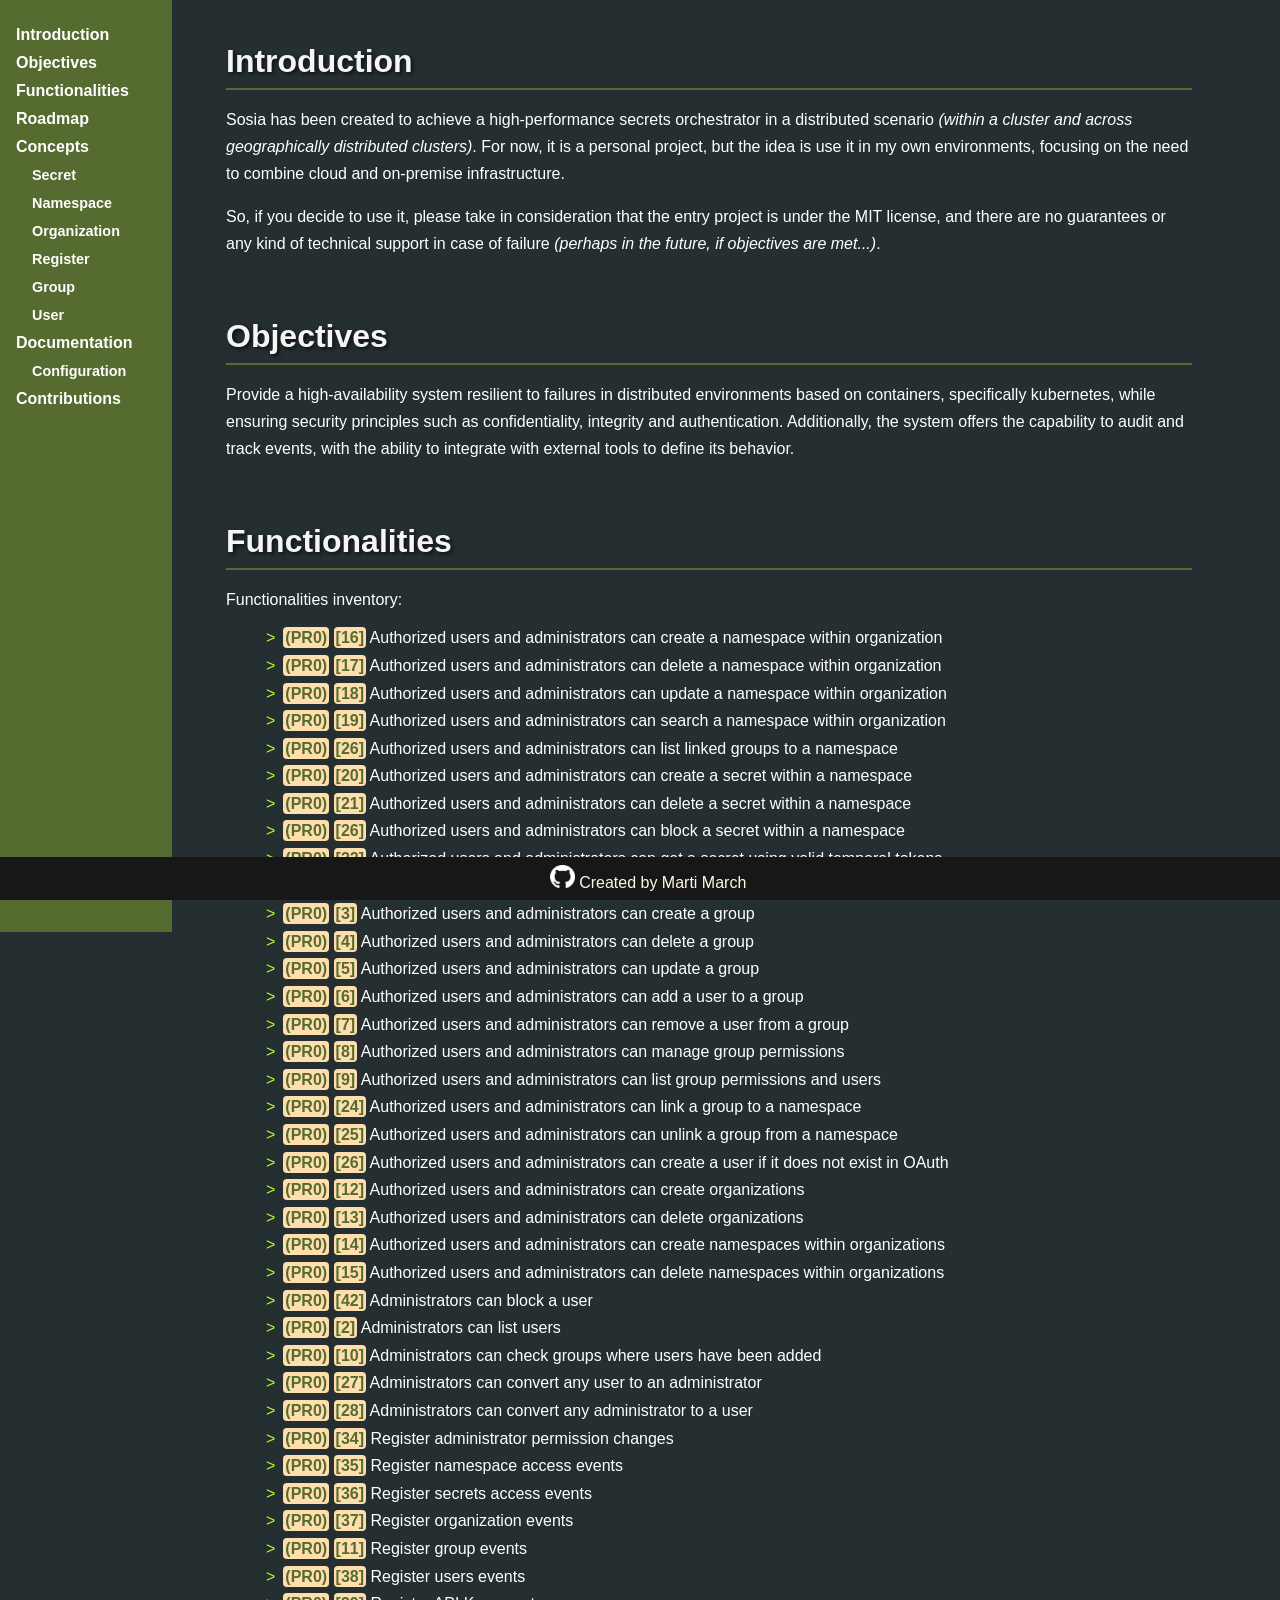
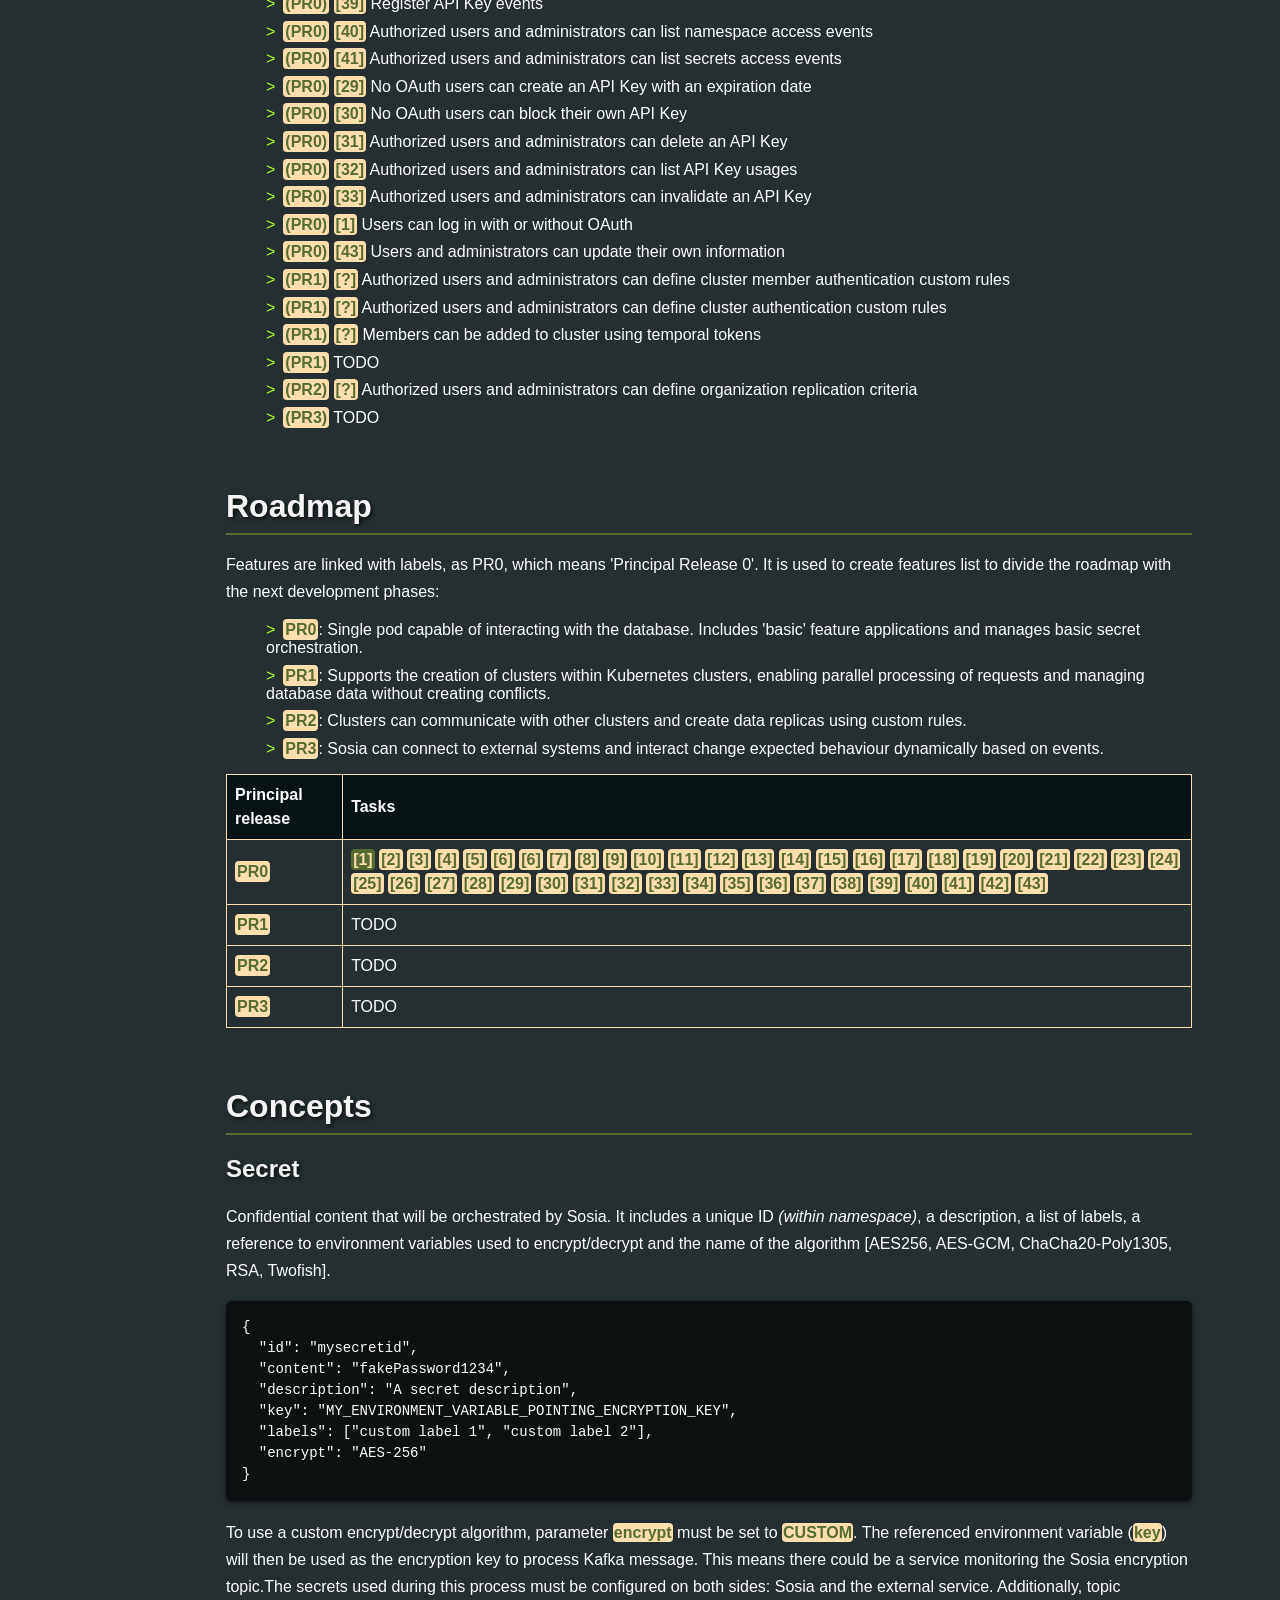
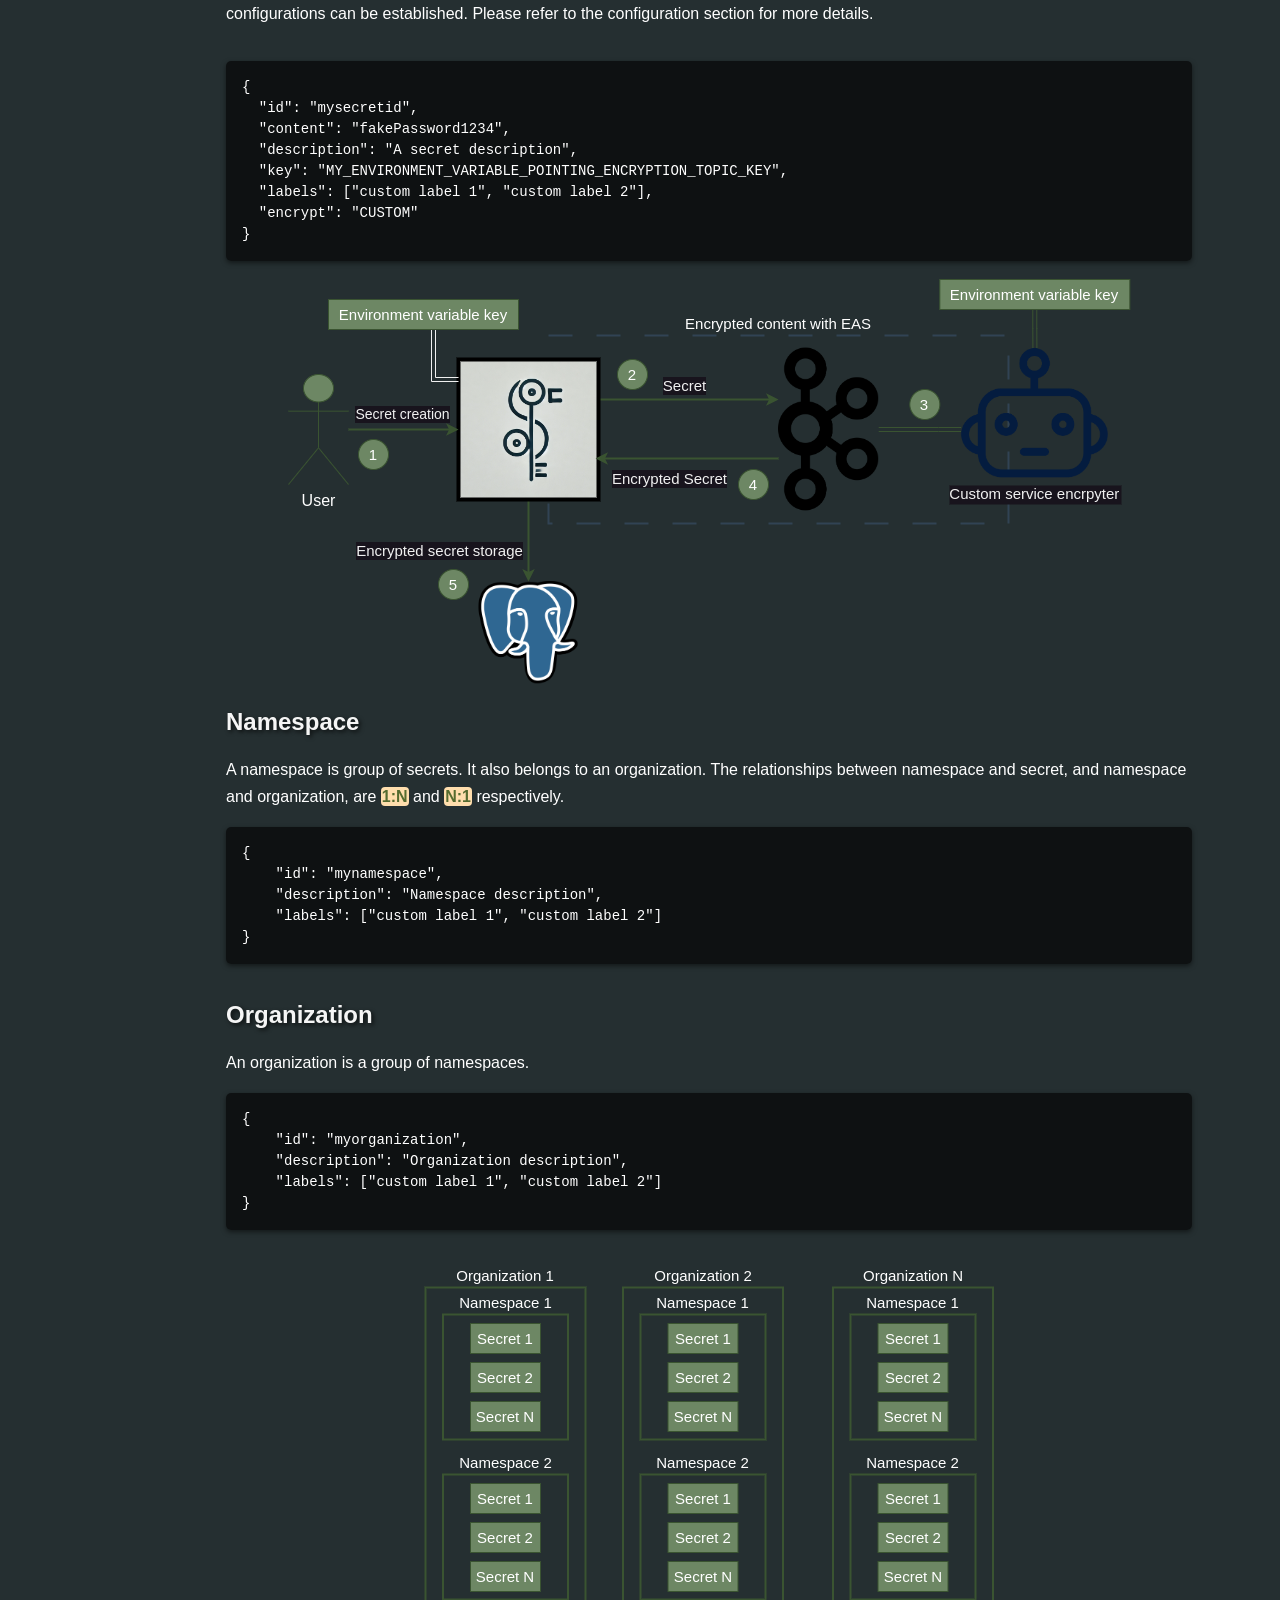
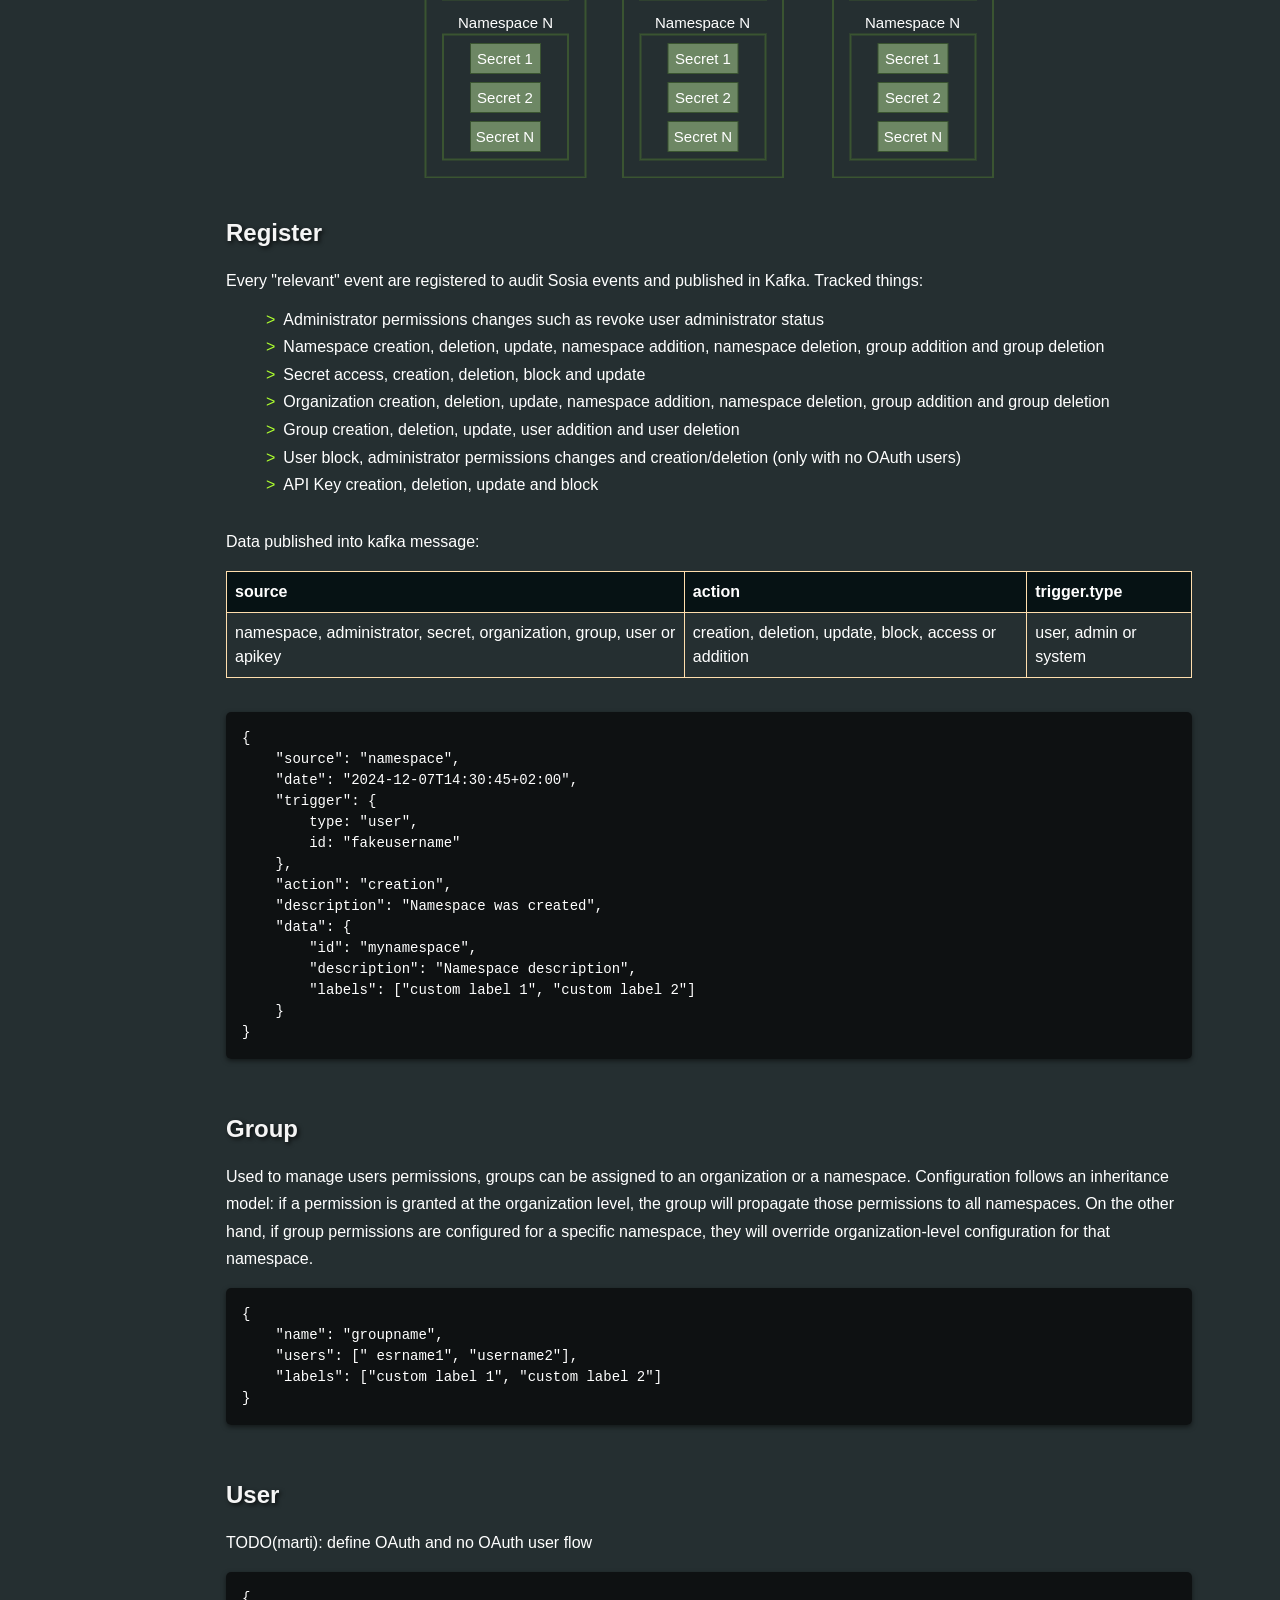
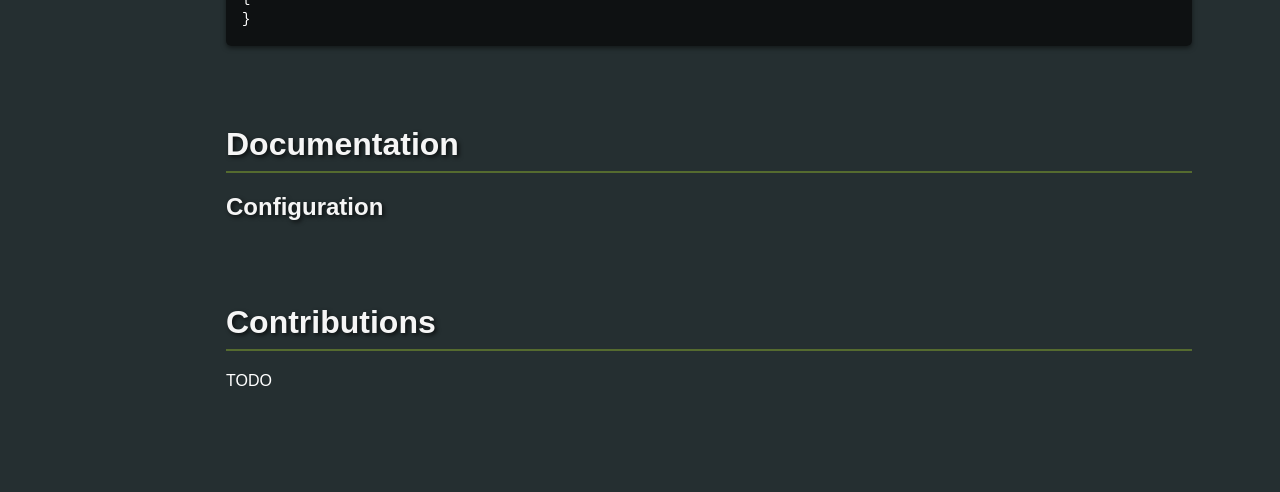
==== commit c140102a: "feat: bueno, a programar" ====
--- a/index.html
+++ b/index.html
@@ -21,6 +21,7 @@
                         <li class="sidebar-subitem"><a href="#concepts-organization" class="sidebar-organization">Organization</a></li>
                         <li class="sidebar-subitem"><a href="#concepts-register" class="sidebar-organization">Register</a></li>
                         <li class="sidebar-subitem"><a href="#concepts-group" class="sidebar-organization">Group</a></li>
+                        <li class="sidebar-subitem"><a href="#concepts-user" class="sidebar-user">User</a></li>
                         <li class="nostyle"><a href="#documentation">Documentation</a></li>
                         <li class="sidebar-subitem"><a href="#documentation-configuration">Configuration</a></li>
                         <li class="nostyle"><a href="#contributions">Contributions</a></li>
@@ -282,6 +283,15 @@
 }</code></pre></div><br>
                 </section><br>
 
+                <section id="concepts-user">
+                    <h2>User</h2>
+                    <p>
+                        TODO(marti): define OAuth and no OAuth user flow
+                    </p>
+<div class="code-container"><pre><code>{
+}</code></pre></div><br>
+                </section><br>
+
             </section><br>
 
             <section id="documentation">
